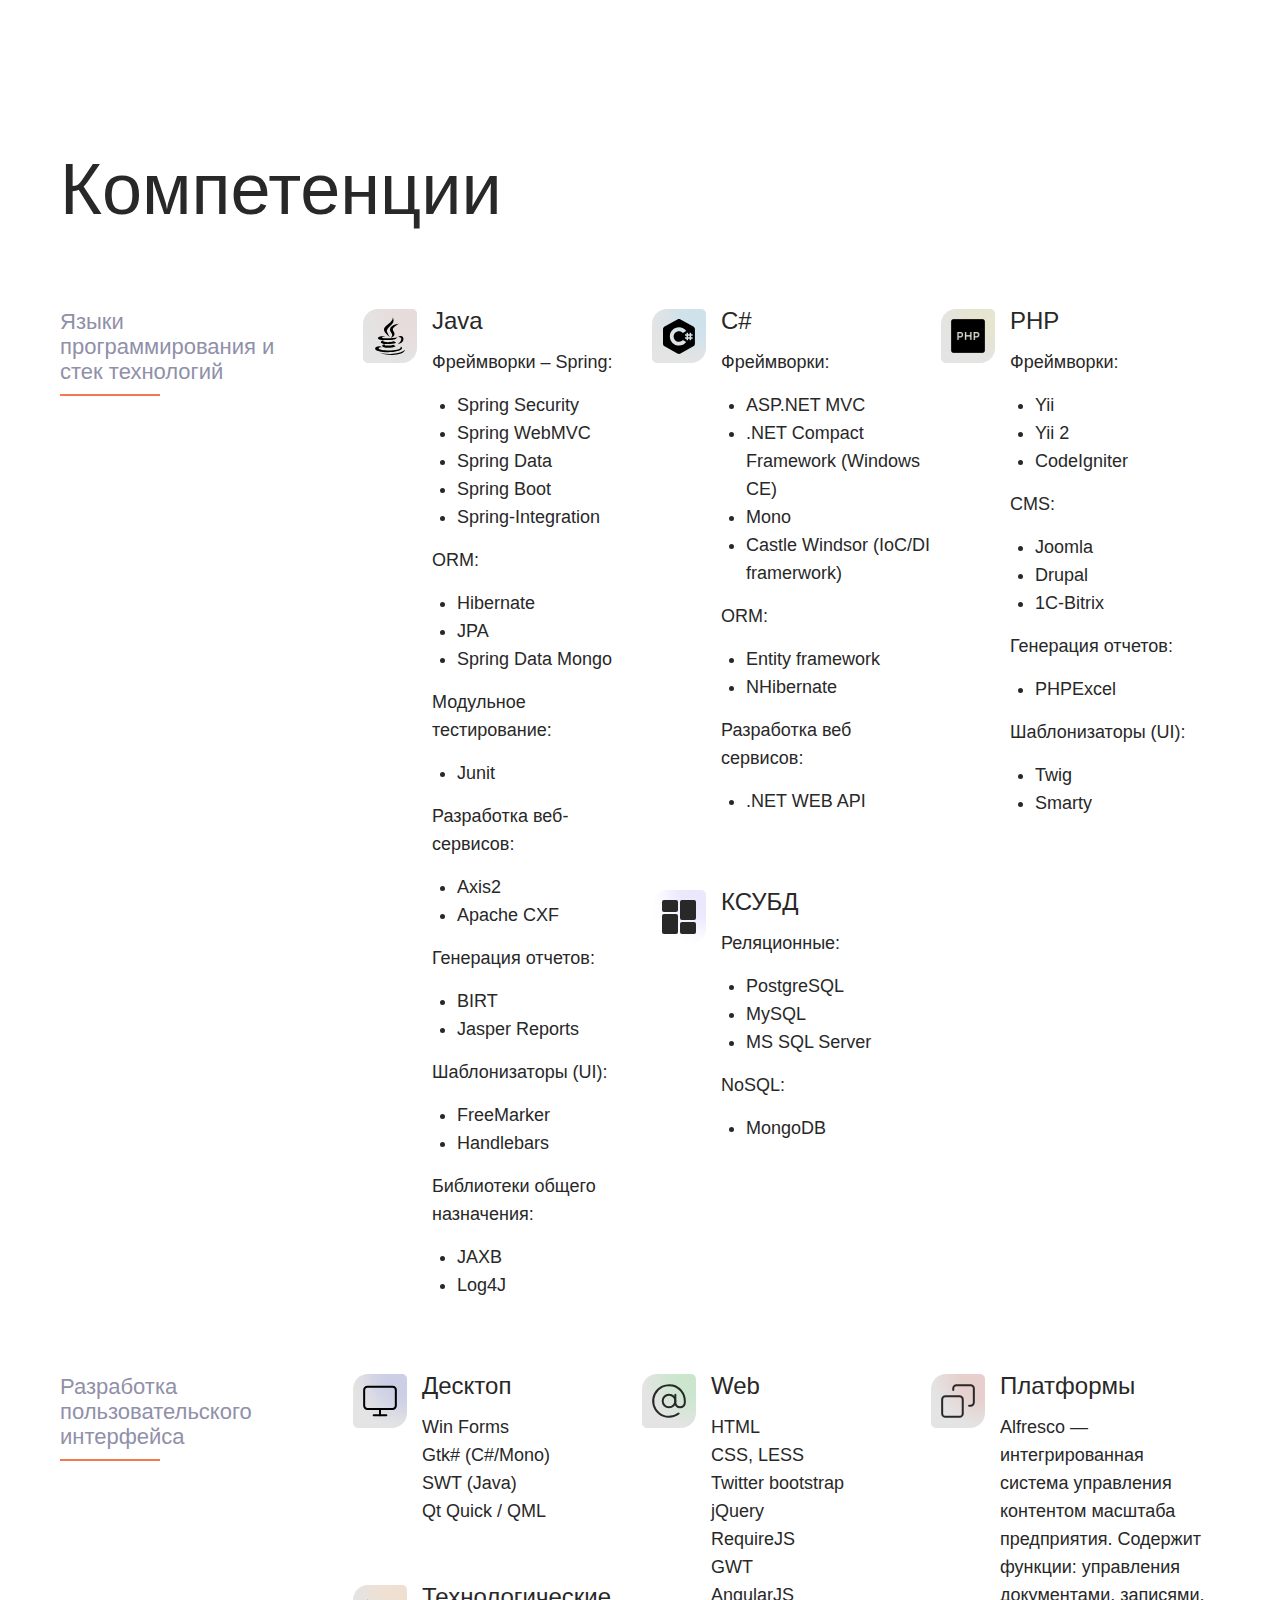
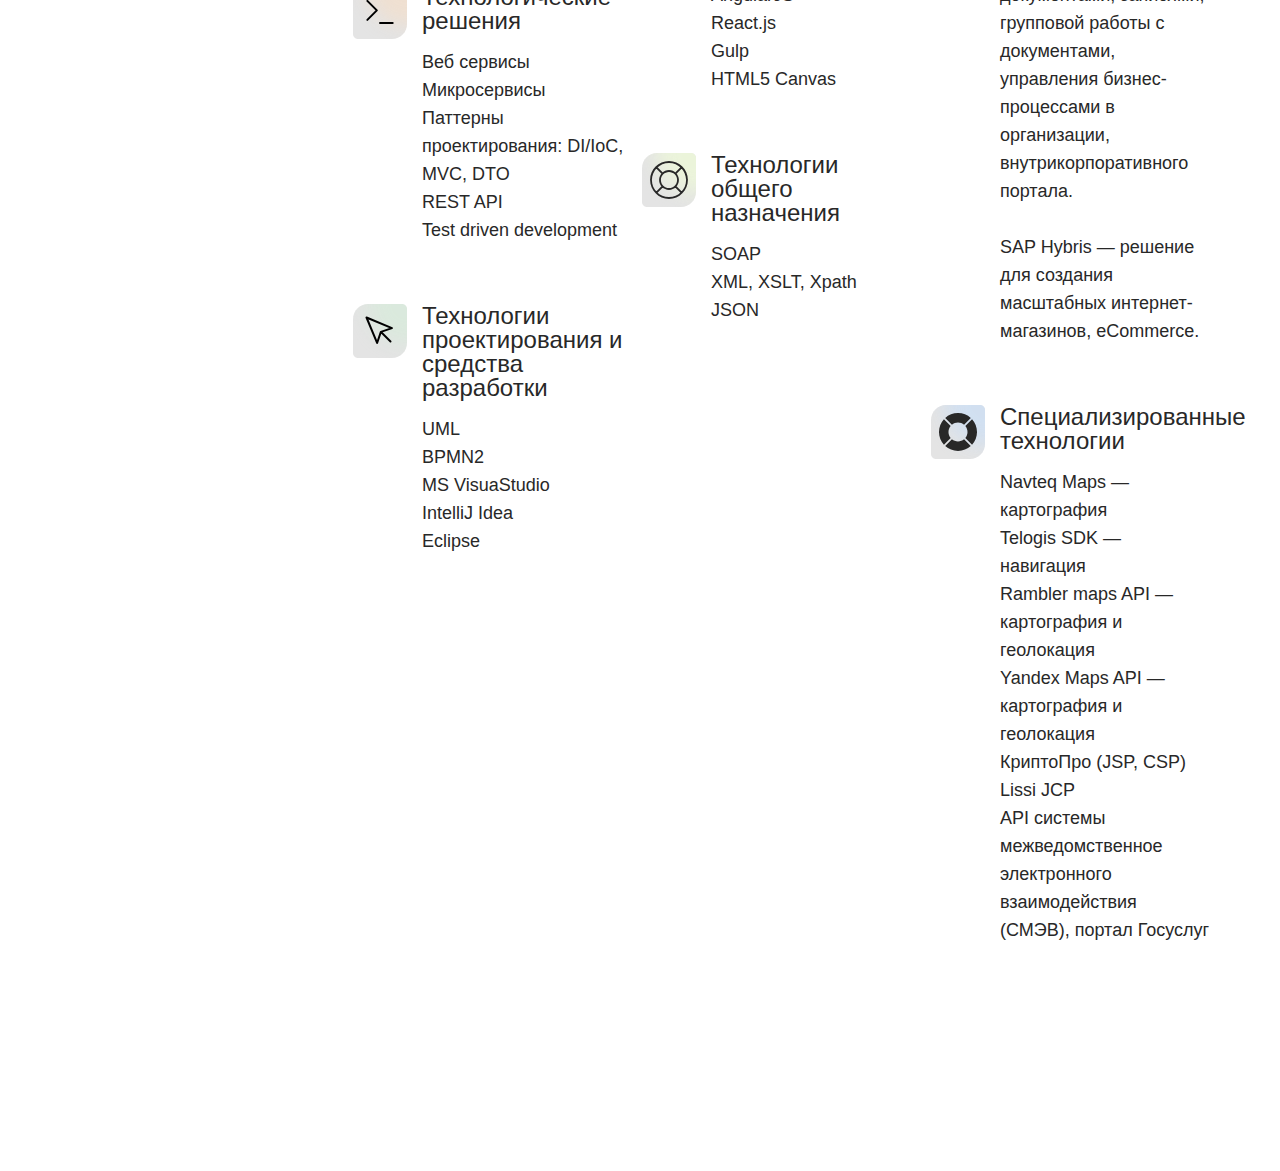
==== about.html @ 2cf976b8 "Add files via upload" ====
<!DOCTYPE html>
<html lang="en">

<head>
  <meta charset="UTF-8">
  <meta http-equiv="X-UA-Compatible" content="IE=edge">
  <meta name="viewport" content="width=device-width, initial-scale=1.0">
  <title>О нас</title>

  <link rel="stylesheet" href="./css/style.min.css">
</head>

<body>
  <div class="headline">
    <div class="container">
      <h1 class="main-headline">
        Компетенции
      </h1>
    </div>
  </div>



  <section class="languages">
    <div class="container">
      <div class="languages__inner">
        <div class="languages__title title">
          Языки программирования
          и стек технологий
        </div>
        <div class="competencies__box">
          <div class="competencies__box-item">
            <div class="competencies__ico">
              <img src="./images/java.svg" alt="">
            </div>
            <div class="competencies__text">
              <div class="competencies__text-title">Java</div>
              <div class="competencies__text-desc">
                Фреймворки – Spring:
                <ul class="competencies__text-list">
                  <li class="competencies__text-list-item">
                    Spring Security
                  </li>
                  <li class="competencies__text-list-item">
                    Spring WebMVC
                  </li>
                  <li class="competencies__text-list-item">
                    Spring Data

                  </li>
                  <li class="competencies__text-list-item">
                    Spring Boot
                  </li>
                  <li class="competencies__text-list-item">
                    Spring-Integration
                  </li>
                </ul>

                ORM:
                <ul class="competencies__text-list">
                  <li class="competencies__text-list-item">
                    Hibernate
                  </li>
                  <li class="competencies__text-list-item">
                    JPA
                  </li>
                  <li class="competencies__text-list-item">
                    Spring Data Mongo
                  </li>
                </ul>



                Модульное тестирование:
                <ul class="competencies__text-list">
                  <li class="competencies__text-list-item">
                    Junit
                  </li>
                </ul>

                Разработка веб-сервисов:
                <ul class="competencies__text-list">
                  <li class="competencies__text-list-item">
                    Axis2
                  </li>
                  <li class="competencies__text-list-item">
                    Apache CXF
                  </li>
                </ul>


                Генерация отчетов:
                <ul class="competencies__text-list">
                  <li class="competencies__text-list-item">
                    BIRT
                  </li>
                  <li class="competencies__text-list-item">
                    Jasper Reports
                  </li>
                </ul>

                Шаблонизаторы (UI):
                <ul class="competencies__text-list">
                  <li class="competencies__text-list-item">
                    FreeMarker
                  </li>
                  <li class="competencies__text-list-item">
                    Handlebars
                  </li>
                </ul>

                Библиотеки общего назначения:
                <ul class="competencies__text-list">
                  <li class="competencies__text-list-item">
                    JAXB
                  </li>
                  <li class="competencies__text-list-item">
                    Log4J
                  </li>
                </ul>

              </div>
            </div>
          </div>
          <div class="competencies__box-wrapp">
            <div class="competencies__box-item">
              <div class="competencies__ico">
                <img src="./images/c.svg" alt="">
              </div>
              <div class="competencies__text">
                <div class="competencies__text-title">C#</div>
                <div class="competencies__text-desc">

                  Фреймворки:
                  <ul class="competencies__text-list">
                    <li class="competencies__text-list-item">
                      ASP.NET MVC
                    </li>
                    <li class="competencies__text-list-item">
                      .NET Compact Framework (Windows CE)
                    </li>
                    <li class="competencies__text-list-item">
                      Mono
                    </li>
                    <li class="competencies__text-list-item">
                      Castle Windsor (IoC/DI framerwork)
                    </li>
                  </ul>




                  ORM:
                  <ul class="competencies__text-list">
                    <li class="competencies__text-list-item">
                      Entity framework
                    </li>
                    <li class="competencies__text-list-item">
                      NHibernate
                    </li>
                  </ul>


                  Разработка веб сервисов:
                  <ul class="competencies__text-list">
                    <li class="competencies__text-list-item">
                      .NET WEB API
                    </li>
                  </ul>

                </div>
              </div>
            </div>
            <div class="competencies__box-item">
              <div class="competencies__ico">
                <img src="./images/sql.svg" alt="">
              </div>
              <div class="competencies__text">
                <div class="competencies__text-title">КСУБД</div>
                <div class="competencies__text-desc">
                  Реляционные:
                  <ul class="competencies__text-list">
                    <li class="competencies__text-list-item">
                      PostgreSQL
                    </li>
                    <li class="competencies__text-list-item">
                      MySQL
                    </li>
                    <li class="competencies__text-list-item">
                      MS SQL Server

                    </li>
                  </ul>

                  NoSQL:
                  <ul class="competencies__text-list">
                    <li class="competencies__text-list-item">
                      MongoDB
                    </li>
                  </ul>
                </div>
              </div>
            </div>
          </div>
          <div class="competencies__box-item">
            <div class="competencies__ico">
              <img src="./images/php.svg" alt="">
            </div>
            <div class="competencies__text">
              <div class="competencies__text-title">PHP</div>
              <div class="competencies__text-desc">
                Фреймворки:
                <ul class="competencies__text-list">
                  <li class="competencies__text-list-item">
                    Yii
                  </li>
                  <li class="competencies__text-list-item">
                    Yii 2
                  </li>
                  <li class="competencies__text-list-item">
                    CodeIgniter
                  </li>
                </ul>

                CMS:
                <ul class="competencies__text-list">
                  <li class="competencies__text-list-item">
                    Joomla
                  </li>
                  <li class="competencies__text-list-item">
                    Drupal
                  </li>
                  <li class="competencies__text-list-item">
                    1C-Bitrix
                  </li>
                </ul>

                Генерация отчетов:
                <ul class="competencies__text-list">
                  <li class="competencies__text-list-item">
                    PHPExcel
                  </li>
                </ul>

                Шаблонизаторы (UI):
                <ul class="competencies__text-list">
                  <li class="competencies__text-list-item">
                    Twig
                  </li>
                  <li class="competencies__text-list-item">
                    Smarty
                  </li>
                </ul>

              </div>
            </div>
          </div>
        </div>
      </div>
      <div class="languages__inner">
        <div class="languages__title title">
          Разработка пользовательского интерфейса
        </div>
        <div class="competencies__box">
          <div class="competencies__box-wrapp">
            <div class="competencies__box-item">
              <div class="competencies__ico">
                <img src="./images/desktop.svg" alt="">
              </div>
              <div class="competencies__text">
                <div class="competencies__text-title">Десктоп</div>
                <div class="competencies__text-desc">
                  Win Forms <br>
                  Gtk# (C#/Mono) <br>
                  SWT (Java) <br>
                  Qt Quick / QML
                </div>
              </div>
            </div>
            <div class="competencies__box-item">
              <div class="competencies__ico">
                <img src="./images/tech.svg" alt="">
              </div>
              <div class="competencies__text">
                <div class="competencies__text-title">Технологические решения</div>
                <div class="competencies__text-desc">
                  Веб сервисы <br>
                  Микросервисы <br>
                  Паттерны проектирования: DI/IoC, MVC, DTO <br>
                  REST API <br>
                  Test driven development
                </div>
              </div>
            </div>
            <div class="competencies__box-item">
              <div class="competencies__ico">
                <img src="./images/resources.svg" alt="">
              </div>
              <div class="competencies__text">
                <div class="competencies__text-title">
                  Технологии проектирования и средства разработки
                </div>
                <div class="competencies__text-desc">
                  UML <br>
                  BPMN2 <br>
                  MS VisuaStudio <br>
                  IntelliJ Idea <br>
                  Eclipse
                </div>
              </div>
            </div>
          </div>
          <div class="competencies__box-wrapp">
            <div class="competencies__box-item">
              <div class="competencies__ico">
                <img src="./images/web.svg" alt="">
              </div>
              <div class="competencies__text">
                <div class="competencies__text-title">Web</div>
                <div class="competencies__text-desc">
                  HTML <br>
                  CSS, LESS <br>
                  Twitter bootstrap <br>
                  jQuery <br>
                  RequireJS <br>
                  GWT <br>
                  AngularJS <br>
                  React.js <br>
                  Gulp <br>
                  HTML5 Canvas
                </div>
              </div>
            </div>
            <div class="competencies__box-item">
              <div class="competencies__ico">
                <img src="./images/subtrack.svg" alt="">
              </div>
              <div class="competencies__text">
                <div class="competencies__text-title">Технологии общего назначения</div>
                <div class="competencies__text-desc">
                  SOAP <br>
                  XML, XSLT, Xpath <br>
                  JSON
                </div>
              </div>
            </div>
          </div>
          <div class="competencies__box-wrapp">
            <div class="competencies__box-item">
              <div class="competencies__ico">
                <img src="./images/platformers.svg" alt="">
              </div>
              <div class="competencies__text">
                <div class="competencies__text-title">Платформы</div>
                <div class="competencies__text-desc">
                  <span>Alfresco</span> — интегрированная система управления контентом масштаба предприятия.
                  Содержит функции: управления документами, записями, групповой работы с
                  документами, управления бизнес-процессами в организации,
                  внутрикорпоративного портала.
                  <br>
                  <br>
                  <span>SAP Hybris</span> — решение для создания масштабных интернет-магазинов, eCommerce.
                </div>
              </div>
            </div>
            <div class="competencies__box-item">
              <div class="competencies__ico">
                <img src="./images/special-tech.svg" alt="">
              </div>
              <div class="competencies__text">
                <div class="competencies__text-title">Специализированные технологии</div>
                <div class="competencies__text-desc">
                  Navteq Maps — картография <br>
                  Telogis SDK — навигация <br>
                  Rambler maps API — картография и геолокация <br>
                  Yandex Maps API — картография и геолокация <br>
                  КриптоПро (JSP, CSP) <br>
                  Lissi JCP <br>
                  API системы межведомственное электронного взаимодействия (СМЭВ), портал
                  Госуслуг
                </div>
              </div>
            </div>
          </div>

        </div>
      </div>
    </div>
  </section>


</body>

</html>
---- css/style.min.css ----
html{-webkit-box-sizing:border-box;box-sizing:border-box}*,*::after,*::before{-webkit-box-sizing:inherit;box-sizing:inherit}ul[class],ol[class]{padding:0}body,h1,h2,h3,h4,h5,h6,p,ul,ol,li,figure,figcaption,blockquote,dl,dd{margin:0}ul[class]{list-style:none}img{max-width:100%;display:block}input,button,textarea,select{font:inherit}a{text-decoration:none}.slick-loading .slick-list{background:#fff url("./ajax-loader.gif") center center no-repeat}@font-face{font-family:"slick";src:url("./fonts/slick.eot");src:url("./fonts/slick.eot?#iefix") format("embedded-opentype"),url("./fonts/slick.woff") format("woff"),url("./fonts/slick.ttf") format("truetype"),url("./fonts/slick.svg#slick") format("svg");font-weight:normal;font-style:normal}.slick-prev,.slick-next{position:absolute;display:block;height:20px;width:20px;line-height:0px;font-size:0px;cursor:pointer;background:transparent;color:transparent;top:50%;-webkit-transform:translate(0, -50%);-ms-transform:translate(0, -50%);transform:translate(0, -50%);padding:0;border:none;outline:none}.slick-prev:hover,.slick-prev:focus,.slick-next:hover,.slick-next:focus{outline:none;background:transparent;color:transparent}.slick-prev:hover:before,.slick-prev:focus:before,.slick-next:hover:before,.slick-next:focus:before{opacity:1}.slick-prev.slick-disabled:before,.slick-next.slick-disabled:before{opacity:.25}.slick-prev:before,.slick-next:before{font-family:"slick";font-size:20px;line-height:1;color:#fff;opacity:.75;-webkit-font-smoothing:antialiased;-moz-osx-font-smoothing:grayscale}.slick-prev{left:-25px}[dir="rtl"] .slick-prev{left:auto;right:-25px}.slick-prev:before{content:"←"}[dir="rtl"] .slick-prev:before{content:"→"}.slick-next{right:-25px}[dir="rtl"] .slick-next{left:-25px;right:auto}.slick-next:before{content:"→"}[dir="rtl"] .slick-next:before{content:"←"}.slick-dotted.slick-slider{margin-bottom:30px}.slick-dots{position:absolute;bottom:-25px;list-style:none;display:block;text-align:center;padding:0;margin:0;width:100%}.slick-dots li{position:relative;display:inline-block;height:20px;width:20px;margin:0 5px;padding:0;cursor:pointer}.slick-dots li button{border:0;background:transparent;display:block;height:20px;width:20px;outline:none;line-height:0px;font-size:0px;color:transparent;padding:5px;cursor:pointer}.slick-dots li button:hover,.slick-dots li button:focus{outline:none}.slick-dots li button:hover:before,.slick-dots li button:focus:before{opacity:1}.slick-dots li button:before{position:absolute;top:0;left:0;content:"•";width:20px;height:20px;font-family:"slick";font-size:6px;line-height:20px;text-align:center;color:#000;opacity:.25;-webkit-font-smoothing:antialiased;-moz-osx-font-smoothing:grayscale}.slick-dots li.slick-active button:before{color:#000;opacity:.75}.slick-slider{position:relative;display:block;-webkit-box-sizing:border-box;box-sizing:border-box;-webkit-touch-callout:none;-webkit-user-select:none;-moz-user-select:none;-ms-user-select:none;user-select:none;-ms-touch-action:pan-y;touch-action:pan-y;-webkit-tap-highlight-color:transparent}.slick-list{position:relative;overflow:hidden;display:block;margin:0;padding:0}.slick-list:focus{outline:none}.slick-list.dragging{cursor:pointer;cursor:hand}.slick-slider .slick-track,.slick-slider .slick-list{-webkit-transform:translate3d(0, 0, 0);-ms-transform:translate3d(0, 0, 0);transform:translate3d(0, 0, 0)}.slick-track{position:relative;left:0;top:0;display:block;margin-left:auto;margin-right:auto}.slick-track:before,.slick-track:after{content:"";display:table}.slick-track:after{clear:both}.slick-loading .slick-track{visibility:hidden}.slick-slide{float:left;height:100%;min-height:1px;display:none}[dir="rtl"] .slick-slide{float:right}.slick-slide img{display:block}.slick-slide.slick-loading img{display:none}.slick-slide.dragging img{pointer-events:none}.slick-initialized .slick-slide{display:block}.slick-loading .slick-slide{visibility:hidden}.slick-vertical .slick-slide{display:block;height:auto;border:1px solid transparent}.slick-arrow.slick-hidden{display:none}html,body{height:100%;font-family:"Ubuntu", sans-serif;font-weight:400;font-size:18px;line-height:25px;color:#282828}@-webkit-keyframes fade{from{opacity:0}to{opacity:1}}@keyframes fade{from{opacity:0}to{opacity:1}}body{-webkit-animation:fade 1s linear;animation:fade 1s linear}.wrapper{display:-webkit-box;display:-ms-flexbox;display:flex;-webkit-box-orient:vertical;-webkit-box-direction:normal;-ms-flex-direction:column;flex-direction:column;min-height:100%}.main{-webkit-box-flex:1;-ms-flex:1 0 auto;flex:1 0 auto}.footer{-webkit-box-flex:0;-ms-flex:0 0 auto;flex:0 0 auto}.container{max-width:1190px;margin:0 auto;padding:0 15px;width:100%;height:100%}a{-webkit-transition:0.3s;-o-transition:0.3s;transition:0.3s;color:#fff}img{width:100%;height:100%}section{padding:167px 0}.title{font-size:48px;line-height:48px;font-weight:500;padding-bottom:12px;position:relative;height:-webkit-min-content;height:-moz-min-content;height:min-content}.title:before{content:"";height:2px;position:absolute;background-color:#f3784d;width:100px;bottom:0}.number{font-size:15px;line-height:21px}.title-m{font-size:22px}.detailed{color:#f3784d;font-size:12px;line-height:12px;text-transform:uppercase;font-weight:500;width:100%;max-width:250px;padding-right:20px;position:relative;padding-bottom:5px;border-bottom:1px solid #000;display:inline-block}.detailed:after{position:absolute;right:0;content:url(../images/arrow-or.svg);width:15px;height:8px}.detailed:hover{border-bottom:1px solid #9090a0;color:#9090a0}.detailed:hover:after{content:url(../images/arrow-det.svg)}.btn{padding:20px 64px;border:1px solid #9090a9;width:100%;color:#9090a9}.btn:hover{background-color:#f3784d;border:#f3784d 1px solid;color:#fff}.btn:active{color:#282828;border:1px solid #282828;background-color:#fff}.header{height:155px}.header__inner{display:-webkit-box;display:-ms-flexbox;display:flex;-webkit-box-pack:justify;-ms-flex-pack:justify;justify-content:space-between;-webkit-box-align:center;-ms-flex-align:center;align-items:center;height:100%}.header__nav{display:-webkit-box;display:-ms-flexbox;display:flex}.header__nav-item{margin-right:45px;font-size:19px;line-height:19px;color:#282828}.header__nav-item:hover{color:#f3784d}.header__nav-item:last-child{margin:0}.main{height:700px;background-image:url(../images/main-bg.png);background-position:center;background-size:cover;background-repeat:no-repeat;color:#fff;padding:0}.main__inner{padding:122px 0;display:-webkit-box;display:-ms-flexbox;display:flex;-webkit-box-orient:vertical;-webkit-box-direction:normal;-ms-flex-direction:column;flex-direction:column;-webkit-box-pack:justify;-ms-flex-pack:justify;justify-content:space-between;height:100%}.main-headline{font-size:72px;line-height:79px;font-weight:500}.main-subtitle{max-width:500px;width:100%}.main-btn{border:1px solid #fff;width:-webkit-fit-content;width:-moz-fit-content;width:fit-content;color:#fff}.services{background:#f5f5f5}.services__inner{height:100%;display:-webkit-box;display:-ms-flexbox;display:flex;-webkit-box-pack:justify;-ms-flex-pack:justify;justify-content:space-between}.services__list{display:-ms-grid;display:grid;-ms-grid-columns:(270px)[3];grid-template-columns:repeat(3, 270px);grid-gap:30px}.services__item{height:230px;border-top:1px solid #282828;position:relative;margin-bottom:30px}.services__item:nth-child(3){border:0}.services__item:nth-child(4){border:0}.services__item:nth-child(9){border:0}.services__item .number{margin:20px 0 15px}.services__detailed{position:absolute;bottom:0;color:#9090a0;border-bottom:1px solid #9090a0}.services__detailed:after{content:url(../images/arrow-det.svg)}.services__detailed:hover{color:#f3784d}.services__detailed:hover:after{content:url(../images/arrow-or.svg)}.advantages{background-image:url(../images/advantages-bg.png);background-position:center;background-repeat:no-repeat;background-size:cover}.advantages__inner{background-image:url(../images/advantages-el.svg);background-position:center;background-repeat:no-repeat;background-size:contain;display:-webkit-box;display:-ms-flexbox;display:flex;-webkit-box-pack:space-evenly;-ms-flex-pack:space-evenly;justify-content:space-evenly;height:400px;-webkit-box-align:center;-ms-flex-align:center;align-items:center}.advantages-item{width:160px;display:-webkit-box;display:-ms-flexbox;display:flex;-webkit-box-orient:vertical;-webkit-box-direction:normal;-ms-flex-direction:column;flex-direction:column}.advantages-title{font-size:64px;line-height:64px;color:#fafafa;letter-spacing:-0.05em;font-weight:300}.advantages-text{line-height:18px;color:#fafafa}.about{background:#f5f5f5}.about__inner{display:-webkit-box;display:-ms-flexbox;display:flex;-webkit-box-pack:justify;-ms-flex-pack:justify;justify-content:space-between}.about__left{width:300px}.about__title{margin-bottom:50px}.about__title-m{color:#9090a0;margin-bottom:30px}.about__detailed{display:inline-block}.about__list{width:630px}.about__list-item{display:-webkit-box;display:-ms-flexbox;display:flex;-webkit-box-pack:justify;-ms-flex-pack:justify;justify-content:space-between;margin-bottom:60px}.about__list-item:last-child{margin:0}.about__list-item .number{margin-right:40px}.about__item-full .about__description{margin-bottom:20px}.about__item-full .about__description:last-child{margin:0}.about__item-full-text{display:-webkit-box;display:-ms-flexbox;display:flex;-webkit-box-pack:justify;-ms-flex-pack:justify;justify-content:space-between;-ms-flex-wrap:wrap;flex-wrap:wrap}.about__item-full-text .about-block{width:100%;max-width:240px}.about-block{margin:20px 0}.about-block:last-child{margin:0}.about-block-headline{text-transform:uppercase}.about-block-subtitle{font-size:15px;line-height:21px;color:#9090a0}.portfolio__top{display:-webkit-box;display:-ms-flexbox;display:flex;-webkit-box-pack:justify;-ms-flex-pack:justify;justify-content:space-between;-webkit-box-align:center;-ms-flex-align:center;align-items:center;margin-bottom:80px}.portfolio__box{display:-webkit-box;display:-ms-flexbox;display:flex;-webkit-box-pack:justify;-ms-flex-pack:justify;justify-content:space-between;-webkit-box-align:end;-ms-flex-align:end;align-items:flex-end;-webkit-box-orient:vertical;-webkit-box-direction:normal;-ms-flex-direction:column;flex-direction:column}.portfolio__item{width:880px;display:-webkit-box;display:-ms-flexbox;display:flex;height:340px;margin-bottom:80px}.portfolio__img{width:280px}.portfolio__text{width:280px;margin:0 20px;position:relative;padding-bottom:30px}.portfolio__detailed{width:240px;display:inline-block;position:absolute;bottom:0}.portfolio__subtext{width:280px;display:-webkit-box;display:-ms-flexbox;display:flex;-webkit-box-pack:justify;-ms-flex-pack:justify;justify-content:space-between;-webkit-box-orient:vertical;-webkit-box-direction:normal;-ms-flex-direction:column;flex-direction:column;-webkit-box-align:end;-ms-flex-align:end;align-items:flex-end;text-align:right}.portfolio__subtext-desc-item{margin-bottom:5px;font-size:15px;line-height:21px;color:#9090a0}.portfolio__subtext-desc-item:last-child{margin:0}.portfolio__date{font-size:15px;line-height:21px}.portfolio__date span{font-size:48px;line-height:48px;font-weight:500}.portfolio-btn{text-align:center;width:880px}.link-all{color:#282828;font-size:20px;line-height:23px;font-weight:500;padding-right:30px;position:relative}.link-all:hover{text-decoration:underline}.link-all::before{position:absolute;content:url(../images/arrow-link.svg);width:15px;right:0}.title-item{font-weight:500;font-size:28px;line-height:32px;letter-spacing:-0.02em;margin-bottom:20px}.clients__inner{display:-webkit-box;display:-ms-flexbox;display:flex;-webkit-box-pack:justify;-ms-flex-pack:justify;justify-content:space-between}.clients__title{font-size:24px;line-height:24px}.clients__icons{display:-ms-grid;display:grid;-ms-grid-columns:(280px)[3];grid-template-columns:repeat(3, 280px);grid-gap:20px}.slick-arrow{position:absolute;bottom:0;top:auto;left:0}.slick-arrow::before{width:100%}.slick-next{width:49px;height:50px;left:50px;-webkit-transform:translateY(0);-ms-transform:translateY(0);transform:translateY(0)}.slick-next::before{content:url(../images/slider-next.svg)}.slick-prev{width:34px;height:34px;-webkit-transform:translateY(-10px);-ms-transform:translateY(-10px);transform:translateY(-10px)}.slick-prev::before{content:url(../images/slider-prev.svg)}.audio-slider{padding-bottom:100px;margin-top:80px;position:relative}.audio-slider-item{display:-webkit-box !important;display:-ms-flexbox !important;display:flex !important;-webkit-box-pack:justify;-ms-flex-pack:justify;justify-content:space-between}.audio-slider-item-desc{max-width:580px;width:100%;position:relative;padding-bottom:30px;height:325px;margin-left:40px}.audio__date{margin-top:15px;font-size:15px;line-height:21px;color:#9090a0}.audio__detailed{position:absolute;bottom:0}.team{background-color:#f5f5f5}.team__inner{display:-webkit-box;display:-ms-flexbox;display:flex;-webkit-box-pack:justify;-ms-flex-pack:justify;justify-content:space-between}.team__img{height:280px;margin-bottom:20px}.team__people{display:-ms-grid;display:grid;-ms-grid-columns:(280px)[3];grid-template-columns:repeat(3, 280px);padding-top:40px;border-top:1px solid #9090a0;grid-gap:20px}.team__people-item{margin-bottom:20px;display:-webkit-box;display:-ms-flexbox;display:flex;-webkit-box-orient:vertical;-webkit-box-direction:normal;-ms-flex-direction:column;flex-direction:column;-webkit-box-pack:justify;-ms-flex-pack:justify;justify-content:space-between}.team__people-work{font-size:14px;line-height:14px;color:#9090a0;margin-top:5px;padding-bottom:11px;border-bottom:1px solid #9090a0}.team__people-more{border-radius:50%;border:1px solid #9090a0;display:-webkit-box;display:-ms-flexbox;display:flex;-webkit-box-pack:center;-ms-flex-pack:center;justify-content:center;-webkit-box-align:center;-ms-flex-align:center;align-items:center;height:280px;width:280px;font-size:24px;font-weight:500;margin-bottom:20px}.blog__top{display:-webkit-box;display:-ms-flexbox;display:flex;-webkit-box-pack:justify;-ms-flex-pack:justify;justify-content:space-between;-webkit-box-align:center;-ms-flex-align:center;align-items:center;margin-bottom:80px}.blog-slider{padding-bottom:100px}.blog-slider-item{display:-webkit-box !important;display:-ms-flexbox !important;display:flex !important;-webkit-box-pack:justify;-ms-flex-pack:justify;justify-content:space-between}.blog-slider-item-desc{max-width:580px;width:100%;margin-left:40px;position:relative;padding-bottom:30px}.blog__img{width:550px}.blog__date{margin-top:15px;font-size:15px}.blog__detailed{position:absolute;bottom:0}.header__burger{display:none}.header__burger-menu{position:absolute;top:-100%;-webkit-transition:0.5s;-o-transition:0.5s;transition:0.5s;height:100px;opacity:0;width:100%;z-index:-1}.header__burger-menu .header__burger-menu-inner{display:-webkit-box;display:-ms-flexbox;display:flex;height:100%;-webkit-box-pack:justify;-ms-flex-pack:justify;justify-content:space-between;z-index:-1;-webkit-box-align:center;-ms-flex-align:center;align-items:center}.tags{margin-bottom:40px}.tags-item{margin-right:10px;display:inline;font-size:15px;line-height:21px;color:#9090a0}.tags-item:last-child{margin:0}.footer{height:540px;background-color:#000;padding-top:90px}.footer__inner{display:-webkit-box;display:-ms-flexbox;display:flex;-webkit-box-pack:justify;-ms-flex-pack:justify;justify-content:space-between}.footer .logo{height:60px;width:210px}.footer__nav{display:-webkit-box;display:-ms-flexbox;display:flex;-webkit-box-align:center;-ms-flex-align:center;align-items:center}.footer__nav-list{margin-right:30px;color:#fff}.footer__nav-list:last-child{margin:0}.footer__info{display:none}.popup{width:100% !important;height:100%;display:-webkit-box;display:-ms-flexbox;display:flex;-webkit-box-pack:center;-ms-flex-pack:center;justify-content:center;-webkit-box-align:center;-ms-flex-align:center;align-items:center;position:fixed;visibility:hidden;top:0;bottom:0;left:0;right:0;background-color:rgba(0,0,0,0.5);z-index:99;-webkit-transition:0.3s;-o-transition:0.3s;transition:0.3s}.popup__body{background-color:#fff;width:680px;padding:60px 110px;position:relative}.popup__subtitle{margin-bottom:40px}.popup__label{font-size:12px;line-height:12px;margin-bottom:5px}.popup__input{width:100%;margin-bottom:30px;background:#ffffff;border:1px solid #dadada;border-radius:3px;height:50px;padding:20px}.popup__input:target{border:1px solid #9090a0}.popup__btn{text-transform:uppercase;cursor:pointer;font-size:15px}.popup__close{background-image:url(../images/popup-close.svg);width:27px;height:27px;cursor:pointer;position:absolute;right:20px;top:20px;-webkit-user-select:none;-moz-user-select:none;-ms-user-select:none;user-select:none}input{-webkit-user-select:none;-moz-user-select:none;-ms-user-select:none;user-select:none}.form__policy{margin-bottom:15px}.policy__label{font-size:15px;color:#9090a0}.languages{padding-top:80px}.languages__inner{display:-webkit-box;display:-ms-flexbox;display:flex;-webkit-box-orient:horizontal;-webkit-box-direction:normal;-ms-flex-direction:row;flex-direction:row;-webkit-box-pack:justify;-ms-flex-pack:justify;justify-content:space-between}.languages__title{font-size:22px;line-height:25px;color:#9090a9;max-width:250px}.competencies__box{display:-webkit-box;display:-ms-flexbox;display:flex;-webkit-box-pack:justify;-ms-flex-pack:justify;justify-content:space-between}.competencies__box-wrapp{display:-webkit-box;display:-ms-flexbox;display:flex;-webkit-box-orient:vertical;-webkit-box-direction:normal;-ms-flex-direction:column;flex-direction:column}.competencies__box-item{display:-webkit-box;display:-ms-flexbox;display:flex;-webkit-box-orient:horizontal;-webkit-box-direction:normal;-ms-flex-direction:row;flex-direction:row;-webkit-box-align:start;-ms-flex-align:start;align-items:start;width:279px;margin-bottom:60px;margin-right:10px}.competencies__box-item:last-child{margin-right:0}.competencies__ico{width:54px;height:54px;display:block;margin-right:15px}.competencies__ico img{width:54px;height:54px}.competencies__text{width:-webkit-fit-content;width:-moz-fit-content;width:fit-content;width:210px}.competencies__text-title{font-size:24px;line-height:24px;font-weight:500;margin-bottom:15px}.competencies__text-desc{line-height:28px}.competencies__text-list{margin:15px 0;margin-left:25px}.competencies__text-list-item{list-style:disc}.headline{margin-top:150px}@media (max-width: 1199px){.container{max-width:960px}.main__inner{padding:50px 0}.services__inner{-webkit-box-orient:vertical;-webkit-box-direction:normal;-ms-flex-direction:column;flex-direction:column;width:-webkit-fit-content;width:-moz-fit-content;width:fit-content}.services__inner .title{margin-bottom:40px}.about__inner{-webkit-box-pack:justify;-ms-flex-pack:justify;justify-content:space-between}.about__list{width:500px}.about-block{max-width:100% !important}.portfolio__box{-webkit-box-align:center;-ms-flex-align:center;align-items:center}.clients__inner{-webkit-box-orient:vertical;-webkit-box-direction:normal;-ms-flex-direction:column;flex-direction:column}.title{margin-bottom:20px}.team__inner{-webkit-box-orient:vertical;-webkit-box-direction:normal;-ms-flex-direction:column;flex-direction:column}.team__people{width:-webkit-fit-content;width:-moz-fit-content;width:fit-content}.languages__inner{-webkit-box-orient:vertical;-webkit-box-direction:normal;-ms-flex-direction:column;flex-direction:column}}@media (max-width: 991px){.container{max-width:760px}.main-headline{font-size:48px;line-height:48px}.main__inner{-webkit-box-pack:space-evenly;-ms-flex-pack:space-evenly;justify-content:space-evenly}.main{height:500px}section{padding:50px 0}.services__list{-ms-grid-columns:(280px)[2];grid-template-columns:repeat(2, 280px)}.services__item:nth-child(9){display:none}.services__item:nth-child(3){display:none}.services__item:nth-child(4){display:none}.about__inner{-webkit-box-orient:vertical;-webkit-box-direction:normal;-ms-flex-direction:column;flex-direction:column}.about__list{width:100%;margin-top:20px}.about__list-item{margin-bottom:30px}.title{font-size:32px;line-height:32px}.title-m{font-size:18px;line-height:25px}.portfolio__item{height:auto;width:100%}.portfolio__subtext{width:-webkit-min-content;width:-moz-min-content;width:min-content}.portfolio-btn{width:100%}.clients__icons{grid-gap:0;-ms-grid-columns:(1fr)[3];grid-template-columns:repeat(3, 1fr)}.clients__img{width:200px}.tags{margin-bottom:20px}.team__img,.team__people-more{width:145px;height:145px;font-size:18px}.team__people{-ms-grid-columns:(1fr)[5];grid-template-columns:repeat(5, 1fr)}.link-all{font-size:18px;line-height:25px}.title-item{font-size:24px;line-height:24px}.blog-text,.audio-text,.portfolio__subtitle,.about__description,body,html{font-size:15px;line-height:21px}.about-block{margin:10px 0}.about-block:first-child{margin-bottom:0}.competencies__ico{width:40px;height:40px}.competencies__ico img{width:40px;height:40px}.competencies__box{-ms-flex-wrap:wrap;flex-wrap:wrap}.headline{margin-top:50px}}@media (max-width: 767px){.container{max-width:540px;padding:0 10px}.header__nav{display:none}.logo{width:170px;height:45px;z-index:99}.header{height:75px}.header__inner{z-index:99 !important}.header__burger{height:16px;display:block;width:25px;position:relative;cursor:pointer;-webkit-user-select:none;-moz-user-select:none;-ms-user-select:none;user-select:none;z-index:99}.header__burger span{background-color:#282828;height:2px;width:25px;position:absolute;top:50%;-webkit-transform:translateY(-50%);-ms-transform:translateY(-50%);transform:translateY(-50%);-webkit-transition:0.3s;-o-transition:0.3s;transition:0.3s}.header__burger::before{content:"";background-color:#282828;height:2px;width:25px;position:absolute;top:0;-webkit-transition:0.5s;-o-transition:0.5s;transition:0.5s}.header__burger::after{content:"";background-color:#282828;height:2px;width:25px;position:absolute;bottom:0;-webkit-transition:0.5s;-o-transition:0.5s;transition:0.5s}.header__burger--active span{opacity:0;-webkit-transform:rotate(180deg);-ms-transform:rotate(180deg);transform:rotate(180deg)}.header__burger--active::after{-webkit-transform:rotate(225deg);-ms-transform:rotate(225deg);transform:rotate(225deg);top:50%}.header__burger--active::before{-webkit-transform:rotate(-225deg);-ms-transform:rotate(-225deg);transform:rotate(-225deg);top:50%}.header__burger-menu--active{top:75px;background-color:#fff;opacity:1;z-index:2}.header__burger-menu--active .header__burger-menu-link{color:#282828;-webkit-user-select:none;-moz-user-select:none;-ms-user-select:none;user-select:none}.main-headline{font-size:32px;line-height:32px}.services__list{-ms-grid-columns:(1fr)[1];grid-template-columns:repeat(1, 1fr)}.services__item{height:auto;padding-bottom:30px}.services__item .number{margin-top:10px}.detailed{max-width:150px}.advantages__inner{-webkit-box-orient:vertical;-webkit-box-direction:normal;-ms-flex-direction:column;flex-direction:column;-webkit-box-align:center;-ms-flex-align:center;align-items:center;height:100%}.advantages{height:600px}.portfolio__text{width:auto}.audio-slider-item,.blog-slider-item{-webkit-box-orient:vertical;-webkit-box-direction:normal;-ms-flex-direction:column;flex-direction:column}.audio-slider-item-desc,.blog-slider-item-desc{margin:0;margin-top:20px;height:auto}.team__people{-ms-grid-columns:(1fr)[3];grid-template-columns:repeat(3, 1fr)}.blog__top,.portfolio__top{margin-bottom:15px}.audio-slider{margin-top:30px}.footer{background:#1a1a1a;padding:50px 0;height:auto}.footer__inner{-webkit-box-orient:vertical;-webkit-box-direction:normal;-ms-flex-direction:column;flex-direction:column}.footer__nav{-ms-flex-wrap:wrap;flex-wrap:wrap;margin:0 auto;margin-top:20px}.footer__info{display:-webkit-box;display:-ms-flexbox;display:flex;-webkit-box-orient:vertical;-webkit-box-direction:normal;-ms-flex-direction:column;flex-direction:column;margin-top:40px;-webkit-box-align:center;-ms-flex-align:center;align-items:center}.footer__info-address{display:-webkit-box;display:-ms-flexbox;display:flex;-webkit-box-pack:justify;-ms-flex-pack:justify;justify-content:space-between;margin-top:40px}.footer__email{font-size:34px;line-height:34px;font-weight:500}.footer__nav-list{padding-bottom:20px}.address-item{width:100%;max-width:200px;color:#fafafa;margin-right:10px;height:200px;display:-webkit-box;display:-ms-flexbox;display:flex;-webkit-box-orient:vertical;-webkit-box-direction:normal;-ms-flex-direction:column;flex-direction:column;padding-bottom:30px;position:relative}.address-item:last-child{margin:0}.address-item__title{font-size:24px;line-height:27px;margin-bottom:20px}.address-item__desc-location{margin-bottom:15px}.address-item__detailed{position:absolute;bottom:0;left:0;border:0;padding-top:11px;border-top:1px solid #fafafa}.address-item__detailed:hover{border:0;border-top:1px solid #fafafa}.popup__body{background-color:#fff;width:500px;padding:40px 30px}.competencies__box-wrapp{width:250px}.competencies__box-item{width:250px}.competencies__ico{width:30px;height:30px;margin-right:10px}.competencies__ico img{width:30px;height:30px}.competencies__box{-ms-flex-wrap:wrap;flex-wrap:wrap}.languages__title{font-size:24px;line-height:24px}.languages{padding-top:40px}}@media (max-width: 575px){.header__burger-menu-inner{-ms-flex-wrap:wrap;flex-wrap:wrap;-webkit-box-pack:center !important;-ms-flex-pack:center !important;justify-content:center !important}.header__burger-menu-link{margin-right:20px}.header__burger-menu-link:last-child{margin:0}.main-btn{width:100%;text-align:center}.popup__body{background-color:#fff;width:300px;padding:40px 20px}.popup__input{margin-bottom:10px}.main__inner{-ms-flex-pack:distribute;justify-content:space-around}.popup__subtitle{margin-bottom:20px}.advantages__inner{background-size:cover;-webkit-box-align:start;-ms-flex-align:start;align-items:flex-start}.portfolio__top,.blog__top{-webkit-box-orient:vertical;-webkit-box-direction:normal;-ms-flex-direction:column;flex-direction:column;-webkit-box-align:start;-ms-flex-align:start;align-items:start}.portfolio__item{-webkit-box-orient:vertical;-webkit-box-direction:normal;-ms-flex-direction:column;flex-direction:column}.portfolio__text{margin:0}.portfolio__img{width:100%;max-width:350px;margin-bottom:20px}.portfolio__subtext{width:100%;-webkit-box-align:start;-ms-flex-align:start;align-items:flex-start;margin-top:20px}.portfolio__subtext-desc{display:-webkit-box;display:-ms-flexbox;display:flex;width:100%;margin-top:10px;-ms-flex-wrap:wrap;flex-wrap:wrap}.portfolio__subtext-desc-item{display:inline;margin-right:15px}.portfolio__item{margin-bottom:30px}.portfolio__subtext-desc-item{text-align:left;font-size:13px}.clients__icons,.team__people{-ms-grid-columns:(1fr)[2];grid-template-columns:repeat(2, 1fr)}.team__people{grid-gap:10px}.about__left{width:100%}.languages__title{max-width:100%}.competencies__box-wrapp,.competencies__text,.competencies__box-item{width:100%}.competencies__text-title{font-size:18px;line-height:25px}.competencies__box-item{margin-bottom:30px}}
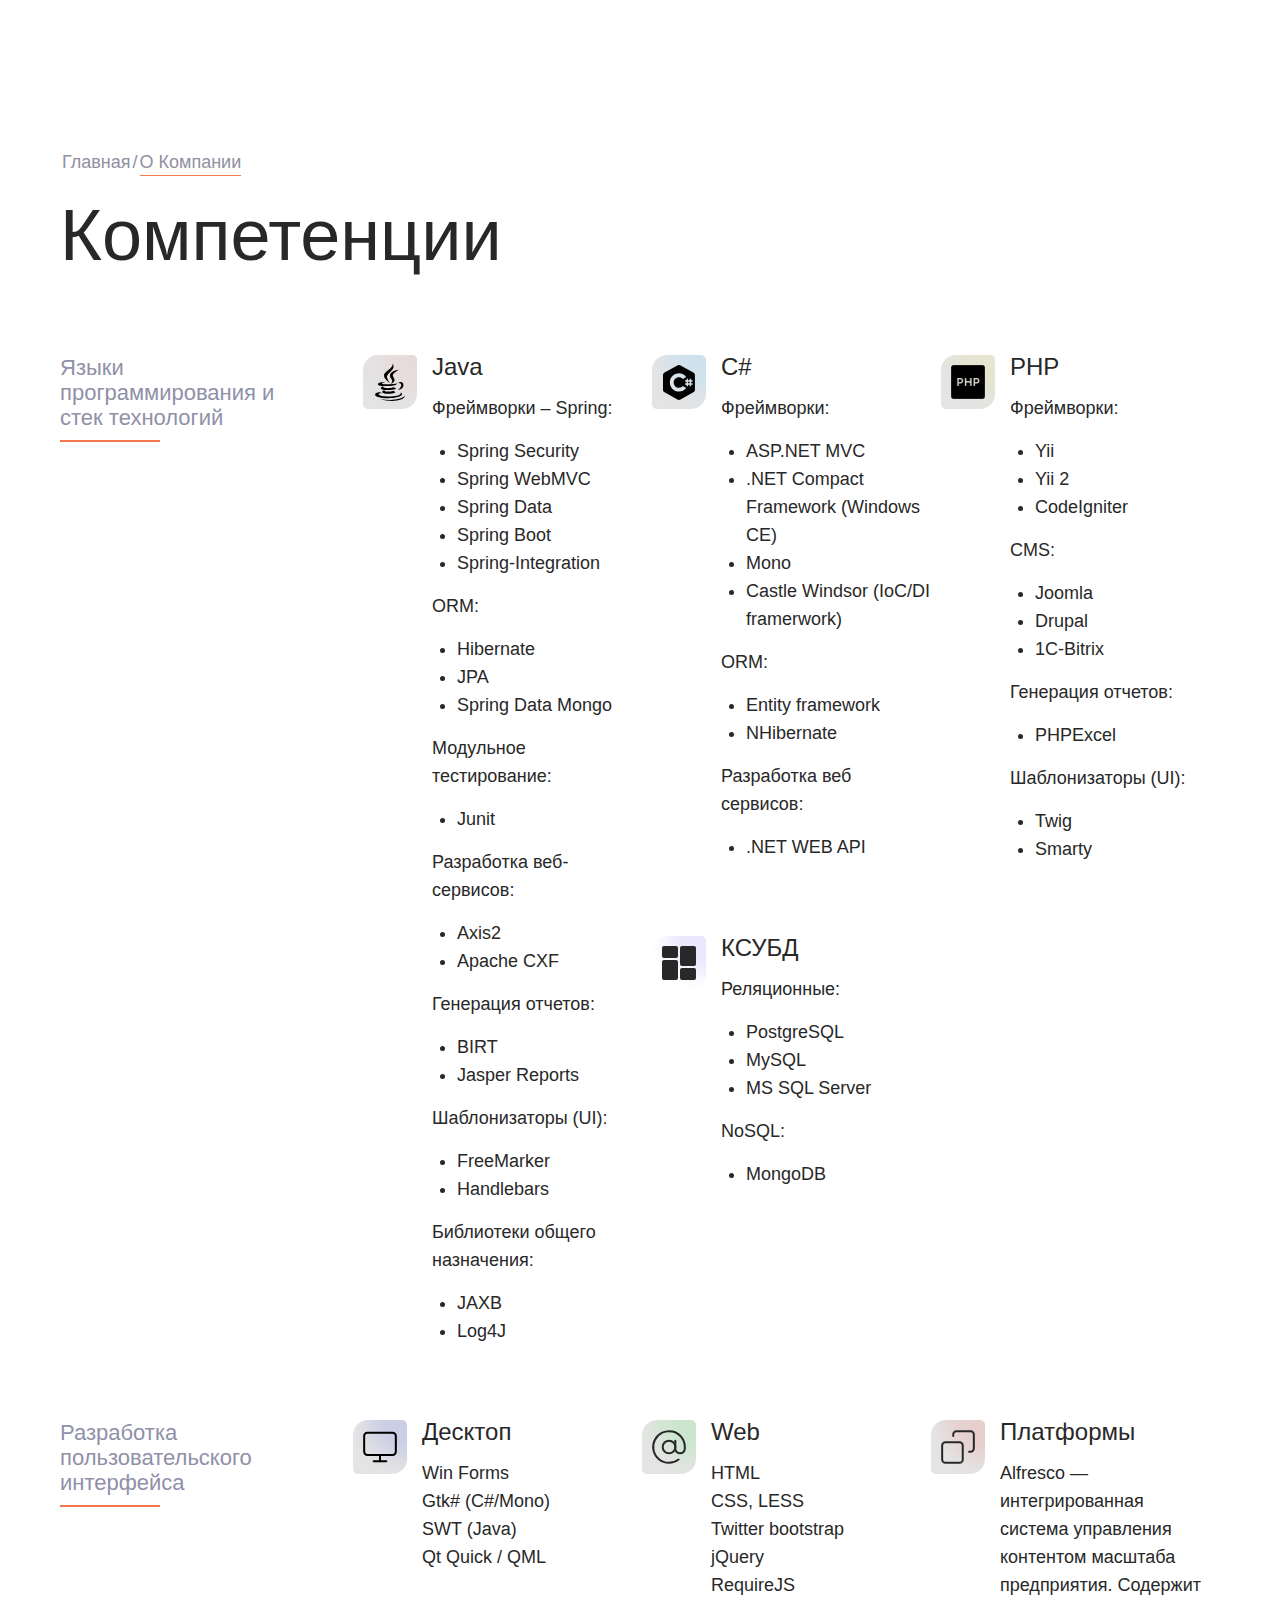
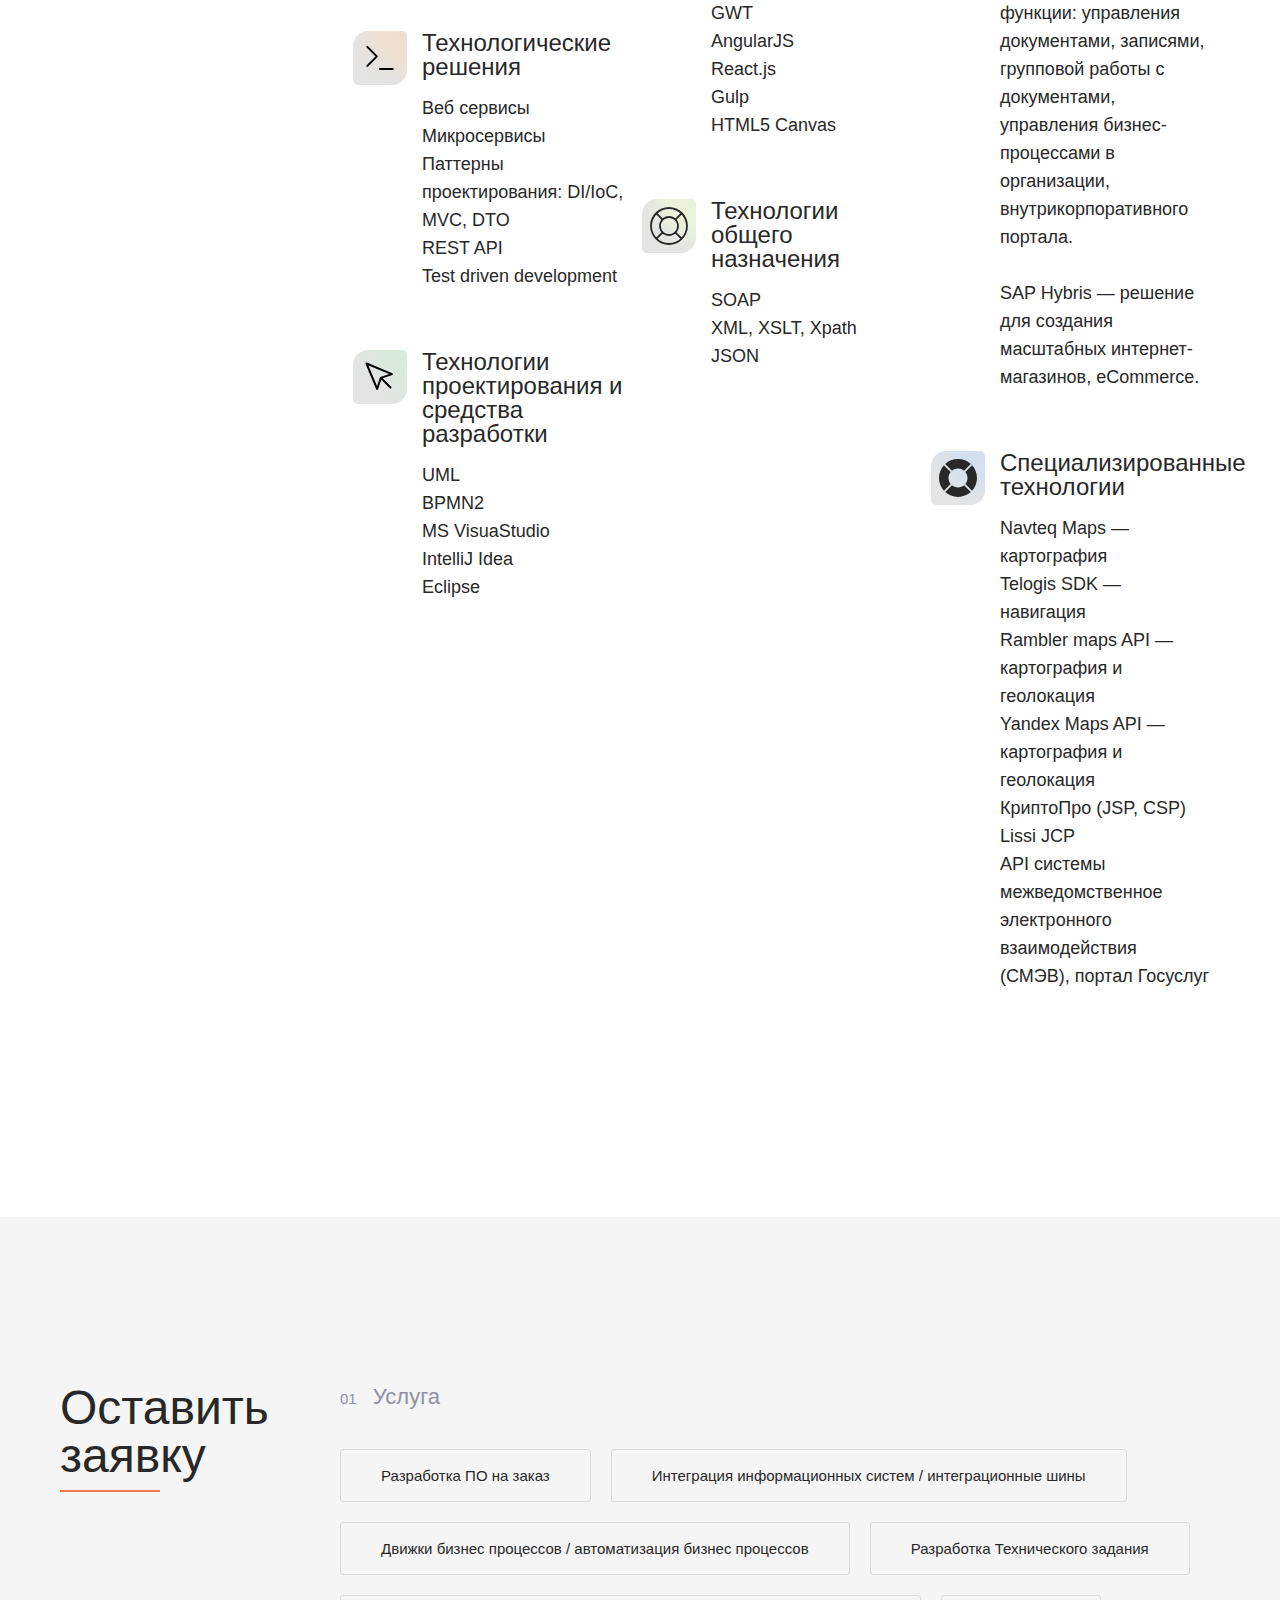
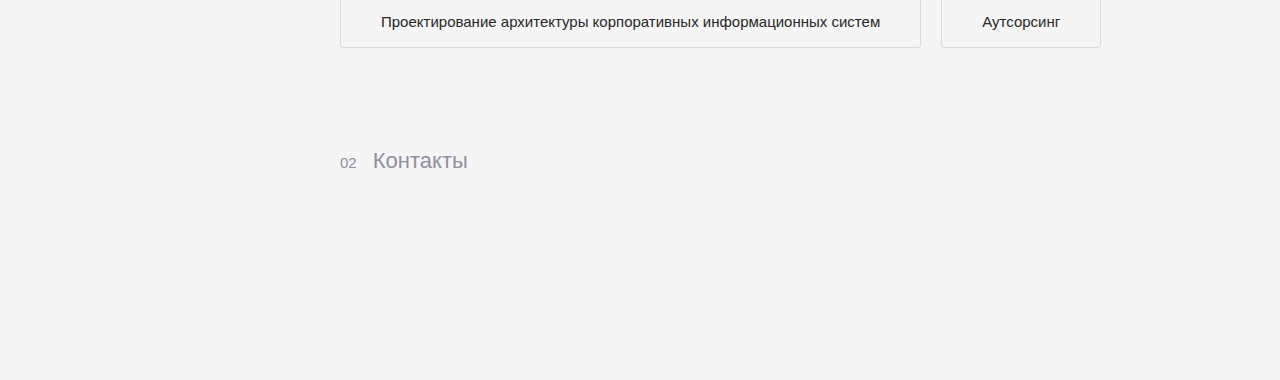
==== commit dcb3779a: "Add files via upload" ====
--- a/about.html
+++ b/about.html
@@ -13,6 +13,15 @@
 <body>
   <div class="headline">
     <div class="container">
+      <div class="links">
+        <a href="./index.html" class="links-item">
+          Главная
+        </a>
+        /
+        <a href="#" class="links-item">
+          О Компании
+        </a>
+      </div>
       <h1 class="main-headline">
         Компетенции
       </h1>
@@ -24,6 +33,7 @@
   <section class="languages">
     <div class="container">
       <div class="languages__inner">
+
         <div class="languages__title title">
           Языки программирования
           и стек технологий
@@ -388,7 +398,97 @@
     </div>
   </section>
 
-
+  <section class="request">
+    <div class="container">
+      <div class="request__inner">
+        <div class="title">
+          Оставить<br>
+          заявку
+        </div>
+        <form action="" method="POST" class="request-form form">
+          <div class="form__services">
+            <div class="form__headline">
+              <span>01</span>
+              Услуга
+            </div>
+            <div class="form__services-block">
+              <input type="radio" name="tab-group" class="form__services-radio" id="radio1">
+              <label for="radio1" class="form__services-item">Разработка ПО на заказ</label>
+
+              <input type="radio" name="tab-group" class="form__services-radio" id="radio2">
+              <label for="radio2" class="form__services-item">
+                Интеграция информационных систем / интеграционные шины
+              </label>
+
+              <input type="radio" name="tab-group" class="form__services-radio" id="radio3">
+              <label for="radio3" class="form__services-item">
+                Движки бизнес процессов / автоматизация бизнес процессов
+              </label>
+
+              <input type="radio" name="tab-group" class="form__services-radio" id="radio4">
+              <label for="radio4" class="form__services-item">Разработка Технического задания</label>
+
+              <input type="radio" name="tab-group" class="form__services-radio" id="radio5">
+              <label for="radio5" class="form__services-item">
+                Проектирование архитектуры корпоративных информационных систем
+              </label>
+
+              <input type="radio" name="tab-group" class="form__services-radio" id="radio6">
+              <label for="radio6" class="form__services-item">Аутсорсинг</label>
+            </div>
+          </div>
+          <div class="form__contacts">
+            <div class="form__headline">
+              <span>02</span>
+              Контакты
+            </div>
+            <div class="form__contacts-block">
+              <div class="form__contacts-block-item">
+                <label for="name">Имя</label>
+                <input type="text" class="form__contacts-input" name="name" id="name">
+              </div>
+
+              <div class="form__contacts-block-item">
+                <label for="compani">Компания</label>
+                <input type="text" class="form__contacts-input" name="name" id="compani">
+              </div>
+
+              <div class="form__contacts-block-item">
+                <label for="tel">Телефон</label>
+                <input type="tel" class="form__contacts-input" name="tel" id="tel">
+              </div>
+
+              <div class="form__contacts-block-item">
+                <label for="email">Почта</label>
+                <input type="email" class="form__contacts-input" name="email" id="email">
+              </div>
+
+              <div class="form__contacts-block-item">
+                <label for="text">Сообщение</label>
+                <textarea rows="10" name="name" style="resize: none;" class="form__contacts-text" id="text"></textarea>
+              </div>
+
+            </div>
+            <a href="#" class="form__files" onclick="return false">
+              <img src="./images/files.svg" alt="">
+            </a>
+            <div class="form__policy">
+              <input type="checkbox" class="policy__input" id="policy2">
+              <label for="policy2" class="policy__label">
+                Принимаю условия политики конфиденциальности
+              </label>
+            </div>
+            <button type="submit" class="btn main-form-btn">
+              оставить заявку
+            </button>
+          </div>
+        </form>
+      </div>
+    </div>
+  </section>
+
+  <script src="js/lazy-loading.js"></script>
+  <script src="js/main.min.js"></script>
 </body>
 
 </html>--- a/css/style.min.css
+++ b/css/style.min.css
@@ -1 +1 @@
-html{-webkit-box-sizing:border-box;box-sizing:border-box}*,*::after,*::before{-webkit-box-sizing:inherit;box-sizing:inherit}ul[class],ol[class]{padding:0}body,h1,h2,h3,h4,h5,h6,p,ul,ol,li,figure,figcaption,blockquote,dl,dd{margin:0}ul[class]{list-style:none}img{max-width:100%;display:block}input,button,textarea,select{font:inherit}a{text-decoration:none}.slick-loading .slick-list{background:#fff url("./ajax-loader.gif") center center no-repeat}@font-face{font-family:"slick";src:url("./fonts/slick.eot");src:url("./fonts/slick.eot?#iefix") format("embedded-opentype"),url("./fonts/slick.woff") format("woff"),url("./fonts/slick.ttf") format("truetype"),url("./fonts/slick.svg#slick") format("svg");font-weight:normal;font-style:normal}.slick-prev,.slick-next{position:absolute;display:block;height:20px;width:20px;line-height:0px;font-size:0px;cursor:pointer;background:transparent;color:transparent;top:50%;-webkit-transform:translate(0, -50%);-ms-transform:translate(0, -50%);transform:translate(0, -50%);padding:0;border:none;outline:none}.slick-prev:hover,.slick-prev:focus,.slick-next:hover,.slick-next:focus{outline:none;background:transparent;color:transparent}.slick-prev:hover:before,.slick-prev:focus:before,.slick-next:hover:before,.slick-next:focus:before{opacity:1}.slick-prev.slick-disabled:before,.slick-next.slick-disabled:before{opacity:.25}.slick-prev:before,.slick-next:before{font-family:"slick";font-size:20px;line-height:1;color:#fff;opacity:.75;-webkit-font-smoothing:antialiased;-moz-osx-font-smoothing:grayscale}.slick-prev{left:-25px}[dir="rtl"] .slick-prev{left:auto;right:-25px}.slick-prev:before{content:"←"}[dir="rtl"] .slick-prev:before{content:"→"}.slick-next{right:-25px}[dir="rtl"] .slick-next{left:-25px;right:auto}.slick-next:before{content:"→"}[dir="rtl"] .slick-next:before{content:"←"}.slick-dotted.slick-slider{margin-bottom:30px}.slick-dots{position:absolute;bottom:-25px;list-style:none;display:block;text-align:center;padding:0;margin:0;width:100%}.slick-dots li{position:relative;display:inline-block;height:20px;width:20px;margin:0 5px;padding:0;cursor:pointer}.slick-dots li button{border:0;background:transparent;display:block;height:20px;width:20px;outline:none;line-height:0px;font-size:0px;color:transparent;padding:5px;cursor:pointer}.slick-dots li button:hover,.slick-dots li button:focus{outline:none}.slick-dots li button:hover:before,.slick-dots li button:focus:before{opacity:1}.slick-dots li button:before{position:absolute;top:0;left:0;content:"•";width:20px;height:20px;font-family:"slick";font-size:6px;line-height:20px;text-align:center;color:#000;opacity:.25;-webkit-font-smoothing:antialiased;-moz-osx-font-smoothing:grayscale}.slick-dots li.slick-active button:before{color:#000;opacity:.75}.slick-slider{position:relative;display:block;-webkit-box-sizing:border-box;box-sizing:border-box;-webkit-touch-callout:none;-webkit-user-select:none;-moz-user-select:none;-ms-user-select:none;user-select:none;-ms-touch-action:pan-y;touch-action:pan-y;-webkit-tap-highlight-color:transparent}.slick-list{position:relative;overflow:hidden;display:block;margin:0;padding:0}.slick-list:focus{outline:none}.slick-list.dragging{cursor:pointer;cursor:hand}.slick-slider .slick-track,.slick-slider .slick-list{-webkit-transform:translate3d(0, 0, 0);-ms-transform:translate3d(0, 0, 0);transform:translate3d(0, 0, 0)}.slick-track{position:relative;left:0;top:0;display:block;margin-left:auto;margin-right:auto}.slick-track:before,.slick-track:after{content:"";display:table}.slick-track:after{clear:both}.slick-loading .slick-track{visibility:hidden}.slick-slide{float:left;height:100%;min-height:1px;display:none}[dir="rtl"] .slick-slide{float:right}.slick-slide img{display:block}.slick-slide.slick-loading img{display:none}.slick-slide.dragging img{pointer-events:none}.slick-initialized .slick-slide{display:block}.slick-loading .slick-slide{visibility:hidden}.slick-vertical .slick-slide{display:block;height:auto;border:1px solid transparent}.slick-arrow.slick-hidden{display:none}html,body{height:100%;font-family:"Ubuntu", sans-serif;font-weight:400;font-size:18px;line-height:25px;color:#282828}@-webkit-keyframes fade{from{opacity:0}to{opacity:1}}@keyframes fade{from{opacity:0}to{opacity:1}}body{-webkit-animation:fade 1s linear;animation:fade 1s linear}.wrapper{display:-webkit-box;display:-ms-flexbox;display:flex;-webkit-box-orient:vertical;-webkit-box-direction:normal;-ms-flex-direction:column;flex-direction:column;min-height:100%}.main{-webkit-box-flex:1;-ms-flex:1 0 auto;flex:1 0 auto}.footer{-webkit-box-flex:0;-ms-flex:0 0 auto;flex:0 0 auto}.container{max-width:1190px;margin:0 auto;padding:0 15px;width:100%;height:100%}a{-webkit-transition:0.3s;-o-transition:0.3s;transition:0.3s;color:#fff}img{width:100%;height:100%}section{padding:167px 0}.title{font-size:48px;line-height:48px;font-weight:500;padding-bottom:12px;position:relative;height:-webkit-min-content;height:-moz-min-content;height:min-content}.title:before{content:"";height:2px;position:absolute;background-color:#f3784d;width:100px;bottom:0}.number{font-size:15px;line-height:21px}.title-m{font-size:22px}.detailed{color:#f3784d;font-size:12px;line-height:12px;text-transform:uppercase;font-weight:500;width:100%;max-width:250px;padding-right:20px;position:relative;padding-bottom:5px;border-bottom:1px solid #000;display:inline-block}.detailed:after{position:absolute;right:0;content:url(../images/arrow-or.svg);width:15px;height:8px}.detailed:hover{border-bottom:1px solid #9090a0;color:#9090a0}.detailed:hover:after{content:url(../images/arrow-det.svg)}.btn{padding:20px 64px;border:1px solid #9090a9;width:100%;color:#9090a9}.btn:hover{background-color:#f3784d;border:#f3784d 1px solid;color:#fff}.btn:active{color:#282828;border:1px solid #282828;background-color:#fff}.header{height:155px}.header__inner{display:-webkit-box;display:-ms-flexbox;display:flex;-webkit-box-pack:justify;-ms-flex-pack:justify;justify-content:space-between;-webkit-box-align:center;-ms-flex-align:center;align-items:center;height:100%}.header__nav{display:-webkit-box;display:-ms-flexbox;display:flex}.header__nav-item{margin-right:45px;font-size:19px;line-height:19px;color:#282828}.header__nav-item:hover{color:#f3784d}.header__nav-item:last-child{margin:0}.main{height:700px;background-image:url(../images/main-bg.png);background-position:center;background-size:cover;background-repeat:no-repeat;color:#fff;padding:0}.main__inner{padding:122px 0;display:-webkit-box;display:-ms-flexbox;display:flex;-webkit-box-orient:vertical;-webkit-box-direction:normal;-ms-flex-direction:column;flex-direction:column;-webkit-box-pack:justify;-ms-flex-pack:justify;justify-content:space-between;height:100%}.main-headline{font-size:72px;line-height:79px;font-weight:500}.main-subtitle{max-width:500px;width:100%}.main-btn{border:1px solid #fff;width:-webkit-fit-content;width:-moz-fit-content;width:fit-content;color:#fff}.services{background:#f5f5f5}.services__inner{height:100%;display:-webkit-box;display:-ms-flexbox;display:flex;-webkit-box-pack:justify;-ms-flex-pack:justify;justify-content:space-between}.services__list{display:-ms-grid;display:grid;-ms-grid-columns:(270px)[3];grid-template-columns:repeat(3, 270px);grid-gap:30px}.services__item{height:230px;border-top:1px solid #282828;position:relative;margin-bottom:30px}.services__item:nth-child(3){border:0}.services__item:nth-child(4){border:0}.services__item:nth-child(9){border:0}.services__item .number{margin:20px 0 15px}.services__detailed{position:absolute;bottom:0;color:#9090a0;border-bottom:1px solid #9090a0}.services__detailed:after{content:url(../images/arrow-det.svg)}.services__detailed:hover{color:#f3784d}.services__detailed:hover:after{content:url(../images/arrow-or.svg)}.advantages{background-image:url(../images/advantages-bg.png);background-position:center;background-repeat:no-repeat;background-size:cover}.advantages__inner{background-image:url(../images/advantages-el.svg);background-position:center;background-repeat:no-repeat;background-size:contain;display:-webkit-box;display:-ms-flexbox;display:flex;-webkit-box-pack:space-evenly;-ms-flex-pack:space-evenly;justify-content:space-evenly;height:400px;-webkit-box-align:center;-ms-flex-align:center;align-items:center}.advantages-item{width:160px;display:-webkit-box;display:-ms-flexbox;display:flex;-webkit-box-orient:vertical;-webkit-box-direction:normal;-ms-flex-direction:column;flex-direction:column}.advantages-title{font-size:64px;line-height:64px;color:#fafafa;letter-spacing:-0.05em;font-weight:300}.advantages-text{line-height:18px;color:#fafafa}.about{background:#f5f5f5}.about__inner{display:-webkit-box;display:-ms-flexbox;display:flex;-webkit-box-pack:justify;-ms-flex-pack:justify;justify-content:space-between}.about__left{width:300px}.about__title{margin-bottom:50px}.about__title-m{color:#9090a0;margin-bottom:30px}.about__detailed{display:inline-block}.about__list{width:630px}.about__list-item{display:-webkit-box;display:-ms-flexbox;display:flex;-webkit-box-pack:justify;-ms-flex-pack:justify;justify-content:space-between;margin-bottom:60px}.about__list-item:last-child{margin:0}.about__list-item .number{margin-right:40px}.about__item-full .about__description{margin-bottom:20px}.about__item-full .about__description:last-child{margin:0}.about__item-full-text{display:-webkit-box;display:-ms-flexbox;display:flex;-webkit-box-pack:justify;-ms-flex-pack:justify;justify-content:space-between;-ms-flex-wrap:wrap;flex-wrap:wrap}.about__item-full-text .about-block{width:100%;max-width:240px}.about-block{margin:20px 0}.about-block:last-child{margin:0}.about-block-headline{text-transform:uppercase}.about-block-subtitle{font-size:15px;line-height:21px;color:#9090a0}.portfolio__top{display:-webkit-box;display:-ms-flexbox;display:flex;-webkit-box-pack:justify;-ms-flex-pack:justify;justify-content:space-between;-webkit-box-align:center;-ms-flex-align:center;align-items:center;margin-bottom:80px}.portfolio__box{display:-webkit-box;display:-ms-flexbox;display:flex;-webkit-box-pack:justify;-ms-flex-pack:justify;justify-content:space-between;-webkit-box-align:end;-ms-flex-align:end;align-items:flex-end;-webkit-box-orient:vertical;-webkit-box-direction:normal;-ms-flex-direction:column;flex-direction:column}.portfolio__item{width:880px;display:-webkit-box;display:-ms-flexbox;display:flex;height:340px;margin-bottom:80px}.portfolio__img{width:280px}.portfolio__text{width:280px;margin:0 20px;position:relative;padding-bottom:30px}.portfolio__detailed{width:240px;display:inline-block;position:absolute;bottom:0}.portfolio__subtext{width:280px;display:-webkit-box;display:-ms-flexbox;display:flex;-webkit-box-pack:justify;-ms-flex-pack:justify;justify-content:space-between;-webkit-box-orient:vertical;-webkit-box-direction:normal;-ms-flex-direction:column;flex-direction:column;-webkit-box-align:end;-ms-flex-align:end;align-items:flex-end;text-align:right}.portfolio__subtext-desc-item{margin-bottom:5px;font-size:15px;line-height:21px;color:#9090a0}.portfolio__subtext-desc-item:last-child{margin:0}.portfolio__date{font-size:15px;line-height:21px}.portfolio__date span{font-size:48px;line-height:48px;font-weight:500}.portfolio-btn{text-align:center;width:880px}.link-all{color:#282828;font-size:20px;line-height:23px;font-weight:500;padding-right:30px;position:relative}.link-all:hover{text-decoration:underline}.link-all::before{position:absolute;content:url(../images/arrow-link.svg);width:15px;right:0}.title-item{font-weight:500;font-size:28px;line-height:32px;letter-spacing:-0.02em;margin-bottom:20px}.clients__inner{display:-webkit-box;display:-ms-flexbox;display:flex;-webkit-box-pack:justify;-ms-flex-pack:justify;justify-content:space-between}.clients__title{font-size:24px;line-height:24px}.clients__icons{display:-ms-grid;display:grid;-ms-grid-columns:(280px)[3];grid-template-columns:repeat(3, 280px);grid-gap:20px}.slick-arrow{position:absolute;bottom:0;top:auto;left:0}.slick-arrow::before{width:100%}.slick-next{width:49px;height:50px;left:50px;-webkit-transform:translateY(0);-ms-transform:translateY(0);transform:translateY(0)}.slick-next::before{content:url(../images/slider-next.svg)}.slick-prev{width:34px;height:34px;-webkit-transform:translateY(-10px);-ms-transform:translateY(-10px);transform:translateY(-10px)}.slick-prev::before{content:url(../images/slider-prev.svg)}.audio-slider{padding-bottom:100px;margin-top:80px;position:relative}.audio-slider-item{display:-webkit-box !important;display:-ms-flexbox !important;display:flex !important;-webkit-box-pack:justify;-ms-flex-pack:justify;justify-content:space-between}.audio-slider-item-desc{max-width:580px;width:100%;position:relative;padding-bottom:30px;height:325px;margin-left:40px}.audio__date{margin-top:15px;font-size:15px;line-height:21px;color:#9090a0}.audio__detailed{position:absolute;bottom:0}.team{background-color:#f5f5f5}.team__inner{display:-webkit-box;display:-ms-flexbox;display:flex;-webkit-box-pack:justify;-ms-flex-pack:justify;justify-content:space-between}.team__img{height:280px;margin-bottom:20px}.team__people{display:-ms-grid;display:grid;-ms-grid-columns:(280px)[3];grid-template-columns:repeat(3, 280px);padding-top:40px;border-top:1px solid #9090a0;grid-gap:20px}.team__people-item{margin-bottom:20px;display:-webkit-box;display:-ms-flexbox;display:flex;-webkit-box-orient:vertical;-webkit-box-direction:normal;-ms-flex-direction:column;flex-direction:column;-webkit-box-pack:justify;-ms-flex-pack:justify;justify-content:space-between}.team__people-work{font-size:14px;line-height:14px;color:#9090a0;margin-top:5px;padding-bottom:11px;border-bottom:1px solid #9090a0}.team__people-more{border-radius:50%;border:1px solid #9090a0;display:-webkit-box;display:-ms-flexbox;display:flex;-webkit-box-pack:center;-ms-flex-pack:center;justify-content:center;-webkit-box-align:center;-ms-flex-align:center;align-items:center;height:280px;width:280px;font-size:24px;font-weight:500;margin-bottom:20px}.blog__top{display:-webkit-box;display:-ms-flexbox;display:flex;-webkit-box-pack:justify;-ms-flex-pack:justify;justify-content:space-between;-webkit-box-align:center;-ms-flex-align:center;align-items:center;margin-bottom:80px}.blog-slider{padding-bottom:100px}.blog-slider-item{display:-webkit-box !important;display:-ms-flexbox !important;display:flex !important;-webkit-box-pack:justify;-ms-flex-pack:justify;justify-content:space-between}.blog-slider-item-desc{max-width:580px;width:100%;margin-left:40px;position:relative;padding-bottom:30px}.blog__img{width:550px}.blog__date{margin-top:15px;font-size:15px}.blog__detailed{position:absolute;bottom:0}.header__burger{display:none}.header__burger-menu{position:absolute;top:-100%;-webkit-transition:0.5s;-o-transition:0.5s;transition:0.5s;height:100px;opacity:0;width:100%;z-index:-1}.header__burger-menu .header__burger-menu-inner{display:-webkit-box;display:-ms-flexbox;display:flex;height:100%;-webkit-box-pack:justify;-ms-flex-pack:justify;justify-content:space-between;z-index:-1;-webkit-box-align:center;-ms-flex-align:center;align-items:center}.tags{margin-bottom:40px}.tags-item{margin-right:10px;display:inline;font-size:15px;line-height:21px;color:#9090a0}.tags-item:last-child{margin:0}.footer{height:540px;background-color:#000;padding-top:90px}.footer__inner{display:-webkit-box;display:-ms-flexbox;display:flex;-webkit-box-pack:justify;-ms-flex-pack:justify;justify-content:space-between}.footer .logo{height:60px;width:210px}.footer__nav{display:-webkit-box;display:-ms-flexbox;display:flex;-webkit-box-align:center;-ms-flex-align:center;align-items:center}.footer__nav-list{margin-right:30px;color:#fff}.footer__nav-list:last-child{margin:0}.footer__info{display:none}.popup{width:100% !important;height:100%;display:-webkit-box;display:-ms-flexbox;display:flex;-webkit-box-pack:center;-ms-flex-pack:center;justify-content:center;-webkit-box-align:center;-ms-flex-align:center;align-items:center;position:fixed;visibility:hidden;top:0;bottom:0;left:0;right:0;background-color:rgba(0,0,0,0.5);z-index:99;-webkit-transition:0.3s;-o-transition:0.3s;transition:0.3s}.popup__body{background-color:#fff;width:680px;padding:60px 110px;position:relative}.popup__subtitle{margin-bottom:40px}.popup__label{font-size:12px;line-height:12px;margin-bottom:5px}.popup__input{width:100%;margin-bottom:30px;background:#ffffff;border:1px solid #dadada;border-radius:3px;height:50px;padding:20px}.popup__input:target{border:1px solid #9090a0}.popup__btn{text-transform:uppercase;cursor:pointer;font-size:15px}.popup__close{background-image:url(../images/popup-close.svg);width:27px;height:27px;cursor:pointer;position:absolute;right:20px;top:20px;-webkit-user-select:none;-moz-user-select:none;-ms-user-select:none;user-select:none}input{-webkit-user-select:none;-moz-user-select:none;-ms-user-select:none;user-select:none}.form__policy{margin-bottom:15px}.policy__label{font-size:15px;color:#9090a0}.languages{padding-top:80px}.languages__inner{display:-webkit-box;display:-ms-flexbox;display:flex;-webkit-box-orient:horizontal;-webkit-box-direction:normal;-ms-flex-direction:row;flex-direction:row;-webkit-box-pack:justify;-ms-flex-pack:justify;justify-content:space-between}.languages__title{font-size:22px;line-height:25px;color:#9090a9;max-width:250px}.competencies__box{display:-webkit-box;display:-ms-flexbox;display:flex;-webkit-box-pack:justify;-ms-flex-pack:justify;justify-content:space-between}.competencies__box-wrapp{display:-webkit-box;display:-ms-flexbox;display:flex;-webkit-box-orient:vertical;-webkit-box-direction:normal;-ms-flex-direction:column;flex-direction:column}.competencies__box-item{display:-webkit-box;display:-ms-flexbox;display:flex;-webkit-box-orient:horizontal;-webkit-box-direction:normal;-ms-flex-direction:row;flex-direction:row;-webkit-box-align:start;-ms-flex-align:start;align-items:start;width:279px;margin-bottom:60px;margin-right:10px}.competencies__box-item:last-child{margin-right:0}.competencies__ico{width:54px;height:54px;display:block;margin-right:15px}.competencies__ico img{width:54px;height:54px}.competencies__text{width:-webkit-fit-content;width:-moz-fit-content;width:fit-content;width:210px}.competencies__text-title{font-size:24px;line-height:24px;font-weight:500;margin-bottom:15px}.competencies__text-desc{line-height:28px}.competencies__text-list{margin:15px 0;margin-left:25px}.competencies__text-list-item{list-style:disc}.headline{margin-top:150px}@media (max-width: 1199px){.container{max-width:960px}.main__inner{padding:50px 0}.services__inner{-webkit-box-orient:vertical;-webkit-box-direction:normal;-ms-flex-direction:column;flex-direction:column;width:-webkit-fit-content;width:-moz-fit-content;width:fit-content}.services__inner .title{margin-bottom:40px}.about__inner{-webkit-box-pack:justify;-ms-flex-pack:justify;justify-content:space-between}.about__list{width:500px}.about-block{max-width:100% !important}.portfolio__box{-webkit-box-align:center;-ms-flex-align:center;align-items:center}.clients__inner{-webkit-box-orient:vertical;-webkit-box-direction:normal;-ms-flex-direction:column;flex-direction:column}.title{margin-bottom:20px}.team__inner{-webkit-box-orient:vertical;-webkit-box-direction:normal;-ms-flex-direction:column;flex-direction:column}.team__people{width:-webkit-fit-content;width:-moz-fit-content;width:fit-content}.languages__inner{-webkit-box-orient:vertical;-webkit-box-direction:normal;-ms-flex-direction:column;flex-direction:column}}@media (max-width: 991px){.container{max-width:760px}.main-headline{font-size:48px;line-height:48px}.main__inner{-webkit-box-pack:space-evenly;-ms-flex-pack:space-evenly;justify-content:space-evenly}.main{height:500px}section{padding:50px 0}.services__list{-ms-grid-columns:(280px)[2];grid-template-columns:repeat(2, 280px)}.services__item:nth-child(9){display:none}.services__item:nth-child(3){display:none}.services__item:nth-child(4){display:none}.about__inner{-webkit-box-orient:vertical;-webkit-box-direction:normal;-ms-flex-direction:column;flex-direction:column}.about__list{width:100%;margin-top:20px}.about__list-item{margin-bottom:30px}.title{font-size:32px;line-height:32px}.title-m{font-size:18px;line-height:25px}.portfolio__item{height:auto;width:100%}.portfolio__subtext{width:-webkit-min-content;width:-moz-min-content;width:min-content}.portfolio-btn{width:100%}.clients__icons{grid-gap:0;-ms-grid-columns:(1fr)[3];grid-template-columns:repeat(3, 1fr)}.clients__img{width:200px}.tags{margin-bottom:20px}.team__img,.team__people-more{width:145px;height:145px;font-size:18px}.team__people{-ms-grid-columns:(1fr)[5];grid-template-columns:repeat(5, 1fr)}.link-all{font-size:18px;line-height:25px}.title-item{font-size:24px;line-height:24px}.blog-text,.audio-text,.portfolio__subtitle,.about__description,body,html{font-size:15px;line-height:21px}.about-block{margin:10px 0}.about-block:first-child{margin-bottom:0}.competencies__ico{width:40px;height:40px}.competencies__ico img{width:40px;height:40px}.competencies__box{-ms-flex-wrap:wrap;flex-wrap:wrap}.headline{margin-top:50px}}@media (max-width: 767px){.container{max-width:540px;padding:0 10px}.header__nav{display:none}.logo{width:170px;height:45px;z-index:99}.header{height:75px}.header__inner{z-index:99 !important}.header__burger{height:16px;display:block;width:25px;position:relative;cursor:pointer;-webkit-user-select:none;-moz-user-select:none;-ms-user-select:none;user-select:none;z-index:99}.header__burger span{background-color:#282828;height:2px;width:25px;position:absolute;top:50%;-webkit-transform:translateY(-50%);-ms-transform:translateY(-50%);transform:translateY(-50%);-webkit-transition:0.3s;-o-transition:0.3s;transition:0.3s}.header__burger::before{content:"";background-color:#282828;height:2px;width:25px;position:absolute;top:0;-webkit-transition:0.5s;-o-transition:0.5s;transition:0.5s}.header__burger::after{content:"";background-color:#282828;height:2px;width:25px;position:absolute;bottom:0;-webkit-transition:0.5s;-o-transition:0.5s;transition:0.5s}.header__burger--active span{opacity:0;-webkit-transform:rotate(180deg);-ms-transform:rotate(180deg);transform:rotate(180deg)}.header__burger--active::after{-webkit-transform:rotate(225deg);-ms-transform:rotate(225deg);transform:rotate(225deg);top:50%}.header__burger--active::before{-webkit-transform:rotate(-225deg);-ms-transform:rotate(-225deg);transform:rotate(-225deg);top:50%}.header__burger-menu--active{top:75px;background-color:#fff;opacity:1;z-index:2}.header__burger-menu--active .header__burger-menu-link{color:#282828;-webkit-user-select:none;-moz-user-select:none;-ms-user-select:none;user-select:none}.main-headline{font-size:32px;line-height:32px}.services__list{-ms-grid-columns:(1fr)[1];grid-template-columns:repeat(1, 1fr)}.services__item{height:auto;padding-bottom:30px}.services__item .number{margin-top:10px}.detailed{max-width:150px}.advantages__inner{-webkit-box-orient:vertical;-webkit-box-direction:normal;-ms-flex-direction:column;flex-direction:column;-webkit-box-align:center;-ms-flex-align:center;align-items:center;height:100%}.advantages{height:600px}.portfolio__text{width:auto}.audio-slider-item,.blog-slider-item{-webkit-box-orient:vertical;-webkit-box-direction:normal;-ms-flex-direction:column;flex-direction:column}.audio-slider-item-desc,.blog-slider-item-desc{margin:0;margin-top:20px;height:auto}.team__people{-ms-grid-columns:(1fr)[3];grid-template-columns:repeat(3, 1fr)}.blog__top,.portfolio__top{margin-bottom:15px}.audio-slider{margin-top:30px}.footer{background:#1a1a1a;padding:50px 0;height:auto}.footer__inner{-webkit-box-orient:vertical;-webkit-box-direction:normal;-ms-flex-direction:column;flex-direction:column}.footer__nav{-ms-flex-wrap:wrap;flex-wrap:wrap;margin:0 auto;margin-top:20px}.footer__info{display:-webkit-box;display:-ms-flexbox;display:flex;-webkit-box-orient:vertical;-webkit-box-direction:normal;-ms-flex-direction:column;flex-direction:column;margin-top:40px;-webkit-box-align:center;-ms-flex-align:center;align-items:center}.footer__info-address{display:-webkit-box;display:-ms-flexbox;display:flex;-webkit-box-pack:justify;-ms-flex-pack:justify;justify-content:space-between;margin-top:40px}.footer__email{font-size:34px;line-height:34px;font-weight:500}.footer__nav-list{padding-bottom:20px}.address-item{width:100%;max-width:200px;color:#fafafa;margin-right:10px;height:200px;display:-webkit-box;display:-ms-flexbox;display:flex;-webkit-box-orient:vertical;-webkit-box-direction:normal;-ms-flex-direction:column;flex-direction:column;padding-bottom:30px;position:relative}.address-item:last-child{margin:0}.address-item__title{font-size:24px;line-height:27px;margin-bottom:20px}.address-item__desc-location{margin-bottom:15px}.address-item__detailed{position:absolute;bottom:0;left:0;border:0;padding-top:11px;border-top:1px solid #fafafa}.address-item__detailed:hover{border:0;border-top:1px solid #fafafa}.popup__body{background-color:#fff;width:500px;padding:40px 30px}.competencies__box-wrapp{width:250px}.competencies__box-item{width:250px}.competencies__ico{width:30px;height:30px;margin-right:10px}.competencies__ico img{width:30px;height:30px}.competencies__box{-ms-flex-wrap:wrap;flex-wrap:wrap}.languages__title{font-size:24px;line-height:24px}.languages{padding-top:40px}}@media (max-width: 575px){.header__burger-menu-inner{-ms-flex-wrap:wrap;flex-wrap:wrap;-webkit-box-pack:center !important;-ms-flex-pack:center !important;justify-content:center !important}.header__burger-menu-link{margin-right:20px}.header__burger-menu-link:last-child{margin:0}.main-btn{width:100%;text-align:center}.popup__body{background-color:#fff;width:300px;padding:40px 20px}.popup__input{margin-bottom:10px}.main__inner{-ms-flex-pack:distribute;justify-content:space-around}.popup__subtitle{margin-bottom:20px}.advantages__inner{background-size:cover;-webkit-box-align:start;-ms-flex-align:start;align-items:flex-start}.portfolio__top,.blog__top{-webkit-box-orient:vertical;-webkit-box-direction:normal;-ms-flex-direction:column;flex-direction:column;-webkit-box-align:start;-ms-flex-align:start;align-items:start}.portfolio__item{-webkit-box-orient:vertical;-webkit-box-direction:normal;-ms-flex-direction:column;flex-direction:column}.portfolio__text{margin:0}.portfolio__img{width:100%;max-width:350px;margin-bottom:20px}.portfolio__subtext{width:100%;-webkit-box-align:start;-ms-flex-align:start;align-items:flex-start;margin-top:20px}.portfolio__subtext-desc{display:-webkit-box;display:-ms-flexbox;display:flex;width:100%;margin-top:10px;-ms-flex-wrap:wrap;flex-wrap:wrap}.portfolio__subtext-desc-item{display:inline;margin-right:15px}.portfolio__item{margin-bottom:30px}.portfolio__subtext-desc-item{text-align:left;font-size:13px}.clients__icons,.team__people{-ms-grid-columns:(1fr)[2];grid-template-columns:repeat(2, 1fr)}.team__people{grid-gap:10px}.about__left{width:100%}.languages__title{max-width:100%}.competencies__box-wrapp,.competencies__text,.competencies__box-item{width:100%}.competencies__text-title{font-size:18px;line-height:25px}.competencies__box-item{margin-bottom:30px}}
+html{-webkit-box-sizing:border-box;box-sizing:border-box}*,*::after,*::before{-webkit-box-sizing:inherit;box-sizing:inherit}ul[class],ol[class]{padding:0}body,h1,h2,h3,h4,h5,h6,p,ul,ol,li,figure,figcaption,blockquote,dl,dd{margin:0}ul[class]{list-style:none}img{max-width:100%;display:block}input,button,textarea,select{font:inherit}a{text-decoration:none}.slick-loading .slick-list{background:#fff url("./ajax-loader.gif") center center no-repeat}@font-face{font-family:"slick";src:url("./fonts/slick.eot");src:url("./fonts/slick.eot?#iefix") format("embedded-opentype"),url("./fonts/slick.woff") format("woff"),url("./fonts/slick.ttf") format("truetype"),url("./fonts/slick.svg#slick") format("svg");font-weight:normal;font-style:normal}.slick-prev,.slick-next{position:absolute;display:block;height:20px;width:20px;line-height:0px;font-size:0px;cursor:pointer;background:transparent;color:transparent;top:50%;-webkit-transform:translate(0, -50%);-ms-transform:translate(0, -50%);transform:translate(0, -50%);padding:0;border:none;outline:none}.slick-prev:hover,.slick-prev:focus,.slick-next:hover,.slick-next:focus{outline:none;background:transparent;color:transparent}.slick-prev:hover:before,.slick-prev:focus:before,.slick-next:hover:before,.slick-next:focus:before{opacity:1}.slick-prev.slick-disabled:before,.slick-next.slick-disabled:before{opacity:.25}.slick-prev:before,.slick-next:before{font-family:"slick";font-size:20px;line-height:1;color:#fff;opacity:.75;-webkit-font-smoothing:antialiased;-moz-osx-font-smoothing:grayscale}.slick-prev{left:-25px}[dir="rtl"] .slick-prev{left:auto;right:-25px}.slick-prev:before{content:"←"}[dir="rtl"] .slick-prev:before{content:"→"}.slick-next{right:-25px}[dir="rtl"] .slick-next{left:-25px;right:auto}.slick-next:before{content:"→"}[dir="rtl"] .slick-next:before{content:"←"}.slick-dotted.slick-slider{margin-bottom:30px}.slick-dots{position:absolute;bottom:-25px;list-style:none;display:block;text-align:center;padding:0;margin:0;width:100%}.slick-dots li{position:relative;display:inline-block;height:20px;width:20px;margin:0 5px;padding:0;cursor:pointer}.slick-dots li button{border:0;background:transparent;display:block;height:20px;width:20px;outline:none;line-height:0px;font-size:0px;color:transparent;padding:5px;cursor:pointer}.slick-dots li button:hover,.slick-dots li button:focus{outline:none}.slick-dots li button:hover:before,.slick-dots li button:focus:before{opacity:1}.slick-dots li button:before{position:absolute;top:0;left:0;content:"•";width:20px;height:20px;font-family:"slick";font-size:6px;line-height:20px;text-align:center;color:#000;opacity:.25;-webkit-font-smoothing:antialiased;-moz-osx-font-smoothing:grayscale}.slick-dots li.slick-active button:before{color:#000;opacity:.75}.slick-slider{position:relative;display:block;-webkit-box-sizing:border-box;box-sizing:border-box;-webkit-touch-callout:none;-webkit-user-select:none;-moz-user-select:none;-ms-user-select:none;user-select:none;-ms-touch-action:pan-y;touch-action:pan-y;-webkit-tap-highlight-color:transparent}.slick-list{position:relative;overflow:hidden;display:block;margin:0;padding:0}.slick-list:focus{outline:none}.slick-list.dragging{cursor:pointer;cursor:hand}.slick-slider .slick-track,.slick-slider .slick-list{-webkit-transform:translate3d(0, 0, 0);-ms-transform:translate3d(0, 0, 0);transform:translate3d(0, 0, 0)}.slick-track{position:relative;left:0;top:0;display:block;margin-left:auto;margin-right:auto}.slick-track:before,.slick-track:after{content:"";display:table}.slick-track:after{clear:both}.slick-loading .slick-track{visibility:hidden}.slick-slide{float:left;height:100%;min-height:1px;display:none}[dir="rtl"] .slick-slide{float:right}.slick-slide img{display:block}.slick-slide.slick-loading img{display:none}.slick-slide.dragging img{pointer-events:none}.slick-initialized .slick-slide{display:block}.slick-loading .slick-slide{visibility:hidden}.slick-vertical .slick-slide{display:block;height:auto;border:1px solid transparent}.slick-arrow.slick-hidden{display:none}html,body{height:100%;font-family:"Ubuntu", sans-serif;font-weight:400;font-size:18px;line-height:25px;color:#282828}@-webkit-keyframes fade{from{opacity:0}to{opacity:1}}@keyframes fade{from{opacity:0}to{opacity:1}}body{-webkit-animation:fade 1s linear;animation:fade 1s linear}.wrapper{display:-webkit-box;display:-ms-flexbox;display:flex;-webkit-box-orient:vertical;-webkit-box-direction:normal;-ms-flex-direction:column;flex-direction:column;min-height:100%}.main{-webkit-box-flex:1;-ms-flex:1 0 auto;flex:1 0 auto}.footer{-webkit-box-flex:0;-ms-flex:0 0 auto;flex:0 0 auto}.container{max-width:1190px;margin:0 auto;padding:0 15px;width:100%;height:100%}a{-webkit-transition:0.3s;-o-transition:0.3s;transition:0.3s;color:#fff}img{width:100%;height:100%}section{padding:167px 0}.title{font-size:48px;line-height:48px;font-weight:500;padding-bottom:12px;position:relative;height:-webkit-min-content;height:-moz-min-content;height:min-content}.title:before{content:"";height:2px;position:absolute;background-color:#f3784d;width:100px;bottom:0}.number{font-size:15px;line-height:21px}.title-m{font-size:22px}.detailed{color:#f3784d;font-size:12px;line-height:12px;text-transform:uppercase;font-weight:500;width:100%;max-width:250px;padding-right:20px;position:relative;padding-bottom:5px;border-bottom:1px solid #000;display:inline-block}.detailed:after{position:absolute;right:0;content:url(../images/arrow-or.svg);width:15px;height:8px}.detailed:hover{border-bottom:1px solid #9090a0;color:#9090a0}.detailed:hover:after{content:url(../images/arrow-det.svg)}.btn{padding:20px 64px;border:1px solid #9090a9;width:100%;color:#9090a9;cursor:pointer;-webkit-transition:0.3s;-o-transition:0.3s;transition:0.3s}.btn:hover{background-color:#f3784d;border:#f3784d 1px solid;color:#fff}.btn:active{color:#282828;border:1px solid #282828;background-color:#fff}.form{max-width:880px;width:100%}.form__services{display:-webkit-box;display:-ms-flexbox;display:flex;-webkit-box-orient:vertical;-webkit-box-direction:normal;-ms-flex-direction:column;flex-direction:column}.form__services-block{display:-webkit-box;display:-ms-flexbox;display:flex;-ms-flex-wrap:wrap;flex-wrap:wrap;margin-bottom:80px}.form__services-radio{display:none}.form__services-radio:checked+.form__services-item{background-color:#f3784d;color:#fafafa}.form__services-item{-webkit-user-select:none;-moz-user-select:none;-ms-user-select:none;user-select:none;cursor:pointer;padding:15px 40px;font-size:15px;line-height:21px;border:1px solid #dadada;border-radius:3px;margin-bottom:20px;margin-right:20px}.form__headline{color:#9090a0;font-size:22px;margin-bottom:40px}.form__headline span{font-size:15px;line-height:21px;margin-right:10px}.form__contacts-block{display:none;-ms-flex-wrap:wrap;flex-wrap:wrap;-webkit-box-pack:justify;-ms-flex-pack:justify;justify-content:space-between}.form__contacts-block label{display:block;font-size:12px;line-height:12px;margin-bottom:5px}.form__contacts-block-item{width:-webkit-fit-content;width:-moz-fit-content;width:fit-content;margin-bottom:30px}.form__contacts-input{width:430px;padding:10px;height:50px;border:1px solid #DADADA;border-radius:3px}.form__contacts-text{width:880px;padding:15px;border:1px solid #DADADA;border-radius:3px}.form__files{width:170px;height:25px;display:none;margin-bottom:80px}.form__files img{width:inherit;height:inherit}.form .btn{width:-webkit-fit-content;width:-moz-fit-content;width:fit-content;text-transform:uppercase}.form .form__policy{display:none}.main-form-btn{display:none}.page-numbers{padding-bottom:150px;-webkit-user-select:none;-moz-user-select:none;-ms-user-select:none;user-select:none}.page-numbers__inner{display:-webkit-box;display:-ms-flexbox;display:flex;-webkit-box-align:center;-ms-flex-align:center;align-items:center;-webkit-box-pack:center;-ms-flex-pack:center;justify-content:center}.page-numbers-item{cursor:pointer;margin-right:25px;color:#9090a0;-webkit-transition:0.3s;-o-transition:0.3s;transition:0.3s}.page-numbers-item:hover{color:#f3784d}.page-numbers-item:last-child{margin:0}.header{height:155px}.header__inner{display:-webkit-box;display:-ms-flexbox;display:flex;-webkit-box-pack:justify;-ms-flex-pack:justify;justify-content:space-between;-webkit-box-align:center;-ms-flex-align:center;align-items:center;height:100%}.header__nav{display:-webkit-box;display:-ms-flexbox;display:flex}.header__nav-item{margin-right:45px;font-size:19px;line-height:19px;color:#282828}.header__nav-item:hover{color:#f3784d}.header__nav-item:last-child{margin:0}.main{height:700px;background-image:url(../images/main-bg.png);background-position:center;background-size:cover;background-repeat:no-repeat;color:#fff;padding:0}.main__inner{padding:122px 0;display:-webkit-box;display:-ms-flexbox;display:flex;-webkit-box-orient:vertical;-webkit-box-direction:normal;-ms-flex-direction:column;flex-direction:column;-webkit-box-pack:justify;-ms-flex-pack:justify;justify-content:space-between;height:100%}.main-headline{font-size:72px;line-height:79px;font-weight:500}.main-subtitle{max-width:500px;width:100%}.main-btn{border:1px solid #fff;width:-webkit-fit-content;width:-moz-fit-content;width:fit-content;color:#fff}.services{background:#f5f5f5}.services__inner{height:100%;display:-webkit-box;display:-ms-flexbox;display:flex;-webkit-box-pack:justify;-ms-flex-pack:justify;justify-content:space-between}.services__list{display:-ms-grid;display:grid;-ms-grid-columns:(270px)[3];grid-template-columns:repeat(3, 270px);grid-gap:30px}.services__item{height:230px;border-top:1px solid #282828;position:relative;margin-bottom:30px}.services__item:nth-child(3){border:0}.services__item:nth-child(4){border:0}.services__item:nth-child(9){border:0}.services__item .number{margin:20px 0 15px}.services__detailed{position:absolute;bottom:0;color:#9090a0;border-bottom:1px solid #9090a0}.services__detailed:after{content:url(../images/arrow-det.svg)}.services__detailed:hover{color:#f3784d}.services__detailed:hover:after{content:url(../images/arrow-or.svg)}.advantages{background-image:url(../images/advantages-bg.png);background-position:center;background-repeat:no-repeat;background-size:cover}.advantages__inner{background-image:url(../images/advantages-el.svg);background-position:center;background-repeat:no-repeat;background-size:contain;display:-webkit-box;display:-ms-flexbox;display:flex;-webkit-box-pack:space-evenly;-ms-flex-pack:space-evenly;justify-content:space-evenly;height:400px;-webkit-box-align:center;-ms-flex-align:center;align-items:center}.advantages-item{width:160px;display:-webkit-box;display:-ms-flexbox;display:flex;-webkit-box-orient:vertical;-webkit-box-direction:normal;-ms-flex-direction:column;flex-direction:column}.advantages-title{font-size:64px;line-height:64px;color:#fafafa;letter-spacing:-0.05em;font-weight:300}.advantages-text{line-height:18px;color:#fafafa}.about{background:#f5f5f5}.about__inner{display:-webkit-box;display:-ms-flexbox;display:flex;-webkit-box-pack:justify;-ms-flex-pack:justify;justify-content:space-between}.about__left{width:300px}.about__title{margin-bottom:50px}.about__title-m{color:#9090a0;margin-bottom:30px}.about__detailed{display:inline-block}.about__list{width:630px}.about__list-item{display:-webkit-box;display:-ms-flexbox;display:flex;-webkit-box-pack:justify;-ms-flex-pack:justify;justify-content:space-between;margin-bottom:60px}.about__list-item:last-child{margin:0}.about__list-item .number{margin-right:40px}.about__item-full .about__description{margin-bottom:20px}.about__item-full .about__description:last-child{margin:0}.about__item-full-text{display:-webkit-box;display:-ms-flexbox;display:flex;-webkit-box-pack:justify;-ms-flex-pack:justify;justify-content:space-between;-ms-flex-wrap:wrap;flex-wrap:wrap}.about__item-full-text .about-block{width:100%;max-width:240px}.about-block{margin:20px 0}.about-block:last-child{margin:0}.about-block-headline{text-transform:uppercase}.about-block-subtitle{font-size:15px;line-height:21px;color:#9090a0}.portfolio{padding-bottom:50px}.portfolio__top{display:-webkit-box;display:-ms-flexbox;display:flex;-webkit-box-pack:justify;-ms-flex-pack:justify;justify-content:space-between;margin-bottom:80px;-webkit-box-align:center;-ms-flex-align:center;align-items:center}.portfolio__box{padding-bottom:50px}.portfolio__item{width:880px;display:-webkit-box !important;display:-ms-flexbox !important;display:flex !important;height:340px;margin:0 auto}.portfolio__img{min-width:280px}.portfolio__text{min-width:280px;margin:0 20px;position:relative;padding-bottom:30px}.portfolio__detailed{width:240px;display:inline-block;position:absolute;bottom:0}.portfolio__subtext{width:280px;display:-webkit-box;display:-ms-flexbox;display:flex;-webkit-box-pack:justify;-ms-flex-pack:justify;justify-content:space-between;-webkit-box-orient:vertical;-webkit-box-direction:normal;-ms-flex-direction:column;flex-direction:column;-webkit-box-align:end;-ms-flex-align:end;align-items:flex-end;text-align:right}.portfolio__subtext-desc-item{margin-bottom:5px;font-size:15px;line-height:21px;color:#9090a0}.portfolio__subtext-desc-item:last-child{margin:0}.portfolio__date{font-size:15px;line-height:21px}.portfolio__date span{font-size:48px;line-height:48px;font-weight:500}.portfolio-btn{text-align:center;width:880px}.portfolio-slider-item{display:-webkit-box !important;display:-ms-flexbox !important;display:flex !important;-webkit-box-orient:vertical;-webkit-box-direction:normal;-ms-flex-direction:column;flex-direction:column;-webkit-box-align:end;-ms-flex-align:end;align-items:flex-end}.portfolio-slider-item .portfolio__item{margin:0;margin-bottom:80px}.page__top{display:-webkit-box;display:-ms-flexbox;display:flex;-webkit-box-pack:justify;-ms-flex-pack:justify;justify-content:space-between;-webkit-box-align:start;-ms-flex-align:start;align-items:flex-start;padding:30px 0;border-top:1px solid #9090a0;border-bottom:1px solid #9090a0;margin-bottom:50px}.link-all{color:#282828;font-size:20px;line-height:23px;font-weight:500;padding-right:30px;position:relative}.link-all:hover{text-decoration:underline}.link-all::before{position:absolute;content:url(../images/arrow-link.svg);width:15px;right:0}.title-item{font-weight:500;font-size:28px;line-height:32px;letter-spacing:-0.02em;margin-bottom:20px}.clients__inner{display:-webkit-box;display:-ms-flexbox;display:flex;-webkit-box-pack:justify;-ms-flex-pack:justify;justify-content:space-between}.clients__title{font-size:24px;line-height:24px}.clients__icons{display:-ms-grid;display:grid;-ms-grid-columns:(280px)[3];grid-template-columns:repeat(3, 280px);grid-gap:20px}.slick-arrow{position:absolute;bottom:0;top:auto;left:0}.slick-arrow::before{width:100%}.slick-next{width:49px;height:50px;left:50px;-webkit-transform:translateY(0);-ms-transform:translateY(0);transform:translateY(0)}.slick-next::before{content:url(../images/slider-next.svg)}.slick-prev{width:34px;height:34px;-webkit-transform:translateY(-10px);-ms-transform:translateY(-10px);transform:translateY(-10px)}.slick-prev::before{content:url(../images/slider-prev.svg)}.audio-slider{padding-bottom:100px;margin-top:80px;position:relative}.audio-slider-item{display:-webkit-box !important;display:-ms-flexbox !important;display:flex !important;-webkit-box-pack:justify;-ms-flex-pack:justify;justify-content:space-between}.audio-slider-item-desc{max-width:580px;width:100%;position:relative;padding-bottom:30px;height:325px;margin-left:40px}.audio__date{margin-top:15px;font-size:15px;line-height:21px;color:#9090a0}.audio__detailed{position:absolute;bottom:0}.team{background-color:#f5f5f5}.team__inner{display:-webkit-box;display:-ms-flexbox;display:flex;-webkit-box-pack:justify;-ms-flex-pack:justify;justify-content:space-between}.team__img{height:280px;margin-bottom:20px}.team__people{display:-ms-grid;display:grid;-ms-grid-columns:(280px)[3];grid-template-columns:repeat(3, 280px);padding-top:40px;border-top:1px solid #9090a0;grid-gap:20px}.team__people-item{margin-bottom:20px;display:-webkit-box;display:-ms-flexbox;display:flex;-webkit-box-orient:vertical;-webkit-box-direction:normal;-ms-flex-direction:column;flex-direction:column;-webkit-box-pack:justify;-ms-flex-pack:justify;justify-content:space-between}.team__people-work{font-size:14px;line-height:14px;color:#9090a0;margin-top:5px;padding-bottom:11px;border-bottom:1px solid #9090a0}.team__people-more{border-radius:50%;border:1px solid #9090a0;display:-webkit-box;display:-ms-flexbox;display:flex;-webkit-box-pack:center;-ms-flex-pack:center;justify-content:center;-webkit-box-align:center;-ms-flex-align:center;align-items:center;height:280px;width:280px;font-size:24px;font-weight:500;margin-bottom:20px}.blog__top{display:-webkit-box;display:-ms-flexbox;display:flex;-webkit-box-pack:justify;-ms-flex-pack:justify;justify-content:space-between;-webkit-box-align:center;-ms-flex-align:center;align-items:center;margin-bottom:80px}.blog-slider{padding-bottom:100px}.blog-slider-item{display:-webkit-box !important;display:-ms-flexbox !important;display:flex !important;-webkit-box-pack:justify;-ms-flex-pack:justify;justify-content:space-between}.blog-slider-item-desc{max-width:580px;width:100%;margin-left:40px;position:relative;padding-bottom:30px}.blog__img{width:550px}.blog__date{margin-top:15px;font-size:15px}.blog__detailed{position:absolute;bottom:0}.header__burger{display:none}.header__burger-menu{position:absolute;top:-100%;-webkit-transition:0.5s;-o-transition:0.5s;transition:0.5s;height:100px;opacity:0;width:100%;z-index:-1}.header__burger-menu .header__burger-menu-inner{display:-webkit-box;display:-ms-flexbox;display:flex;height:100%;-webkit-box-pack:justify;-ms-flex-pack:justify;justify-content:space-between;z-index:-1;-webkit-box-align:center;-ms-flex-align:center;align-items:center}.tags{margin-bottom:40px}.tags-item{margin-right:10px;display:inline;font-size:15px;line-height:21px;color:#9090a0}.tags-item:last-child{margin:0}.tabs{max-width:580px;width:100%;-webkit-user-select:none;-moz-user-select:none;-ms-user-select:none;user-select:none}.tabs-item{display:inline-block;color:#9090a0;margin-bottom:15px;margin-right:20px;font-size:15px;line-height:21px;-webkit-user-select:none;-moz-user-select:none;-ms-user-select:none;user-select:none;cursor:pointer;-webkit-transition:0.3s;-o-transition:0.3s;transition:0.3s}.tabs__input{display:none}.tabs__input:checked+.tabs-item{color:#f3784d}.portfolio-page .portfolio__box{display:-webkit-box;display:-ms-flexbox;display:flex;-webkit-box-orient:vertical;-webkit-box-direction:normal;-ms-flex-direction:column;flex-direction:column;-webkit-box-align:end;-ms-flex-align:end;align-items:flex-end}.portfolio-page .portfolio__item{margin:0;margin-bottom:80px}.portfolio-page .portfolio__img{max-width:400px}.footer{background-color:#000;padding:90px 0 0}.footer__inner{display:-webkit-box;display:-ms-flexbox;display:flex;-webkit-box-pack:justify;-ms-flex-pack:justify;justify-content:space-between}.footer__nav{display:-webkit-box;display:-ms-flexbox;display:flex;-webkit-box-pack:justify;-ms-flex-pack:justify;justify-content:space-between;-webkit-box-orient:vertical;-webkit-box-direction:normal;-ms-flex-direction:column;flex-direction:column;-webkit-box-align:start;-ms-flex-align:start;align-items:flex-start}.footer__nav-list{color:#fafafa;margin-bottom:20px}.footer__nav-list:last-child{margin:0}.footer__headline{font-size:12px;line-height:12px;padding-bottom:5px;border-bottom:1px solid #fafafa;color:#fafafa;width:100%;margin-bottom:20px}.footer__top{min-height:100%;display:-webkit-box;display:-ms-flexbox;display:flex;-webkit-box-pack:justify;-ms-flex-pack:justify;justify-content:space-between;-webkit-box-orient:vertical;-webkit-box-direction:normal;-ms-flex-direction:column;flex-direction:column}.footer__info{display:-webkit-box;display:-ms-flexbox;display:flex;-webkit-box-orient:vertical;-webkit-box-direction:normal;-ms-flex-direction:column;flex-direction:column;-webkit-box-align:center;-ms-flex-align:center;align-items:center}.footer__info-address{display:-webkit-box;display:-ms-flexbox;display:flex;-webkit-box-pack:justify;-ms-flex-pack:justify;justify-content:space-between}.footer__img{width:210px;height:60px}.footer__email{font-size:34px;line-height:34px;font-weight:500}.footer__made{width:100%;border-top:1px solid #fafafa;display:-webkit-box;display:-ms-flexbox;display:flex;margin-top:50px;height:60px;-webkit-box-pack:justify;-ms-flex-pack:justify;justify-content:space-between;-webkit-box-align:center;-ms-flex-align:center;align-items:center;font-size:12px;color:#848484}.address-item{max-width:200px;width:100%;color:#fafafa;margin-right:10px;display:-webkit-box;display:-ms-flexbox;display:flex;-webkit-box-orient:vertical;-webkit-box-direction:normal;-ms-flex-direction:column;flex-direction:column;padding-bottom:30px;position:relative}.address-item:last-child{margin:0}.address-item__title{font-size:24px;line-height:27px;margin-bottom:20px}.address-item__desc-location{margin-bottom:15px}.address-item__detailed{position:absolute;bottom:0;left:0;border:0;padding-top:11px;border-top:1px solid #fafafa}.address-item__detailed:hover{border:0;border-top:1px solid #fafafa}.footer__info-email{display:none}.popup{width:100% !important;height:100%;display:-webkit-box;display:-ms-flexbox;display:flex;-webkit-box-pack:center;-ms-flex-pack:center;justify-content:center;-webkit-box-align:center;-ms-flex-align:center;align-items:center;position:fixed;visibility:hidden;top:0;bottom:0;left:0;right:0;background-color:rgba(0,0,0,0.5);z-index:99;-webkit-transition:0.3s;-o-transition:0.3s;transition:0.3s}.popup__body{background-color:#fff;width:680px;padding:60px 110px;position:relative}.popup__subtitle{margin-bottom:40px}.popup__label{font-size:12px;line-height:12px;margin-bottom:5px}.popup__input{width:100%;margin-bottom:30px;background:#ffffff;border:1px solid #dadada;border-radius:3px;height:50px;padding:20px}.popup__input:target{border:1px solid #9090a0}.popup__btn{text-transform:uppercase;cursor:pointer;font-size:15px}.popup__close{background-image:url(../images/popup-close.svg);width:27px;height:27px;cursor:pointer;position:absolute;right:20px;top:20px;-webkit-user-select:none;-moz-user-select:none;-ms-user-select:none;user-select:none}input{-webkit-user-select:none;-moz-user-select:none;-ms-user-select:none;user-select:none}.form__policy{margin-bottom:15px}.policy__input{-webkit-user-select:none;-moz-user-select:none;-ms-user-select:none;user-select:none}.policy__label{font-size:15px;color:#9090a0;-webkit-user-select:none;-moz-user-select:none;-ms-user-select:none;user-select:none;cursor:pointer}.languages{padding-top:80px}.languages__inner{display:-webkit-box;display:-ms-flexbox;display:flex;-webkit-box-orient:horizontal;-webkit-box-direction:normal;-ms-flex-direction:row;flex-direction:row;-webkit-box-pack:justify;-ms-flex-pack:justify;justify-content:space-between}.languages__title{font-size:22px;line-height:25px;color:#9090a9;max-width:250px}.competencies__box{display:-webkit-box;display:-ms-flexbox;display:flex;-webkit-box-pack:justify;-ms-flex-pack:justify;justify-content:space-between}.competencies__box-wrapp{display:-webkit-box;display:-ms-flexbox;display:flex;-webkit-box-orient:vertical;-webkit-box-direction:normal;-ms-flex-direction:column;flex-direction:column}.competencies__box-item{display:-webkit-box;display:-ms-flexbox;display:flex;-webkit-box-orient:horizontal;-webkit-box-direction:normal;-ms-flex-direction:row;flex-direction:row;-webkit-box-align:start;-ms-flex-align:start;align-items:start;width:279px;margin-bottom:60px;margin-right:10px}.competencies__box-item:last-child{margin-right:0}.competencies__ico{width:54px;height:54px;display:block;margin-right:15px}.competencies__ico img{width:54px;height:54px}.competencies__text{width:-webkit-fit-content;width:-moz-fit-content;width:fit-content;width:210px}.competencies__text-title{font-size:24px;line-height:24px;font-weight:500;margin-bottom:15px}.competencies__text-desc{line-height:28px}.competencies__text-list{margin:15px 0;margin-left:25px}.competencies__text-list-item{list-style:disc}.headline{margin-top:150px}.case{background-color:#f5f5f5}.case__img{height:460px;margin:50px 0 80px}.case__box{display:-webkit-box;display:-ms-flexbox;display:flex;-webkit-box-pack:justify;-ms-flex-pack:justify;justify-content:space-between}.case__box-data{max-width:240px}.case__box-data .portfolio__date{margin-bottom:40px}.case__box-desc{max-width:680px}.case__box-desc-text{margin-bottom:60px}.case__box-desc-text:last-child{margin:0}.case__box-desc-list{margin-left:25px}.case__box-desc-list-item{list-style:disc;margin-bottom:25px}.case__box-desc-list-item:last-child{margin:0}.links{color:#9090a0;display:-webkit-box;display:-ms-flexbox;display:flex;margin-bottom:20px}.links-item{margin:0 2px;color:#9090a0}.links-item:last-child{border-bottom:1px solid #f3784d}.request{background-color:#f5f5f5}.request__inner{display:-webkit-box;display:-ms-flexbox;display:flex;-webkit-box-pack:justify;-ms-flex-pack:justify;justify-content:space-between}.blog-page .blog-slider-item{margin-top:80px}.blog-full{background-color:#f5f5f5}.blog-full__top{position:relative}.blog-full__headline{position:absolute;bottom:0;left:50%;-webkit-transform:translateX(-50%);-ms-transform:translateX(-50%);transform:translateX(-50%);background-color:#f5f5f5;width:-webkit-fit-content;width:-moz-fit-content;width:fit-content;text-align:center;padding:40px 60px 15px}.blog-full__inner{display:-webkit-box;display:-ms-flexbox;display:flex;padding-top:60px}.blog-full-desc{width:260px}.blog-full-desc__date{font-size:15px;line-height:21px;margin-bottom:40px}.blog-full-desc__shares{margin-top:20px}.blog-full-text{max-width:680px;width:100%}.blog-full-text__head{margin-bottom:80px}.blog-full-text__desc{margin:25px 0}.blog-full-text__list{margin-left:25px}.blog-full-text__list-item{list-style:disc;margin-bottom:25px}.blog-full-text__list-item:last-child{margin-bottom:40px}.blog-full .tags{-webkit-box-orient:vertical;-webkit-box-direction:normal;-ms-flex-direction:column;flex-direction:column;display:-webkit-box;display:-ms-flexbox;display:flex}.shares__title{color:#111111;font-size:15px;margin-bottom:10px}.shares-item{width:35px;height:21px;display:inline}.shares-item__img{height:inherit;width:inherit;display:inline}.blog-full-schema__img{height:450px}.contacts{background-color:#f5f5f5}.contacts__inner{margin-top:80px}.contacts__box{display:-webkit-box;display:-ms-flexbox;display:flex;-webkit-box-orient:horizontal;-webkit-box-direction:normal;-ms-flex-direction:row;flex-direction:row;-webkit-box-pack:end;-ms-flex-pack:end;justify-content:flex-end;-webkit-box-align:center;-ms-flex-align:center;align-items:center}.contacts__box-inner{display:-webkit-box;display:-ms-flexbox;display:flex;-webkit-box-orient:vertical;-webkit-box-direction:normal;-ms-flex-direction:column;flex-direction:column;width:520px;margin-bottom:80px}.contacts__box-email{font-size:48px;line-height:100%;color:#9090a0;border-bottom:1px solid #9090a0;padding-bottom:5px;margin-bottom:60px;width:-webkit-fit-content;width:-moz-fit-content;width:fit-content}.contacts__box-email:hover{color:#f3784d;border-bottom:1px solid #f3784d}.contacts__box-address{display:-webkit-box;display:-ms-flexbox;display:flex;-webkit-box-pack:justify;-ms-flex-pack:justify;justify-content:space-between}.contacts__box-address-item{width:100%;color:#282828}.contacts__box-address-item .address-item__desc-location,.contacts__box-address-item .address-item__desc-tel{color:#808090}.contacts__img{width:525px;height:525px;margin-right:90px}.contacts__title{width:520px;border-top:1px solid #282828;padding-top:40px}.contacts__title-text{font-size:28px;line-height:32px;font-weight:500;margin-bottom:60px}.contacts__title-link{color:#f3784d;font-weight:500;position:relative;padding-right:30px;padding-bottom:10px}.contacts__title-link:after{content:url(../images/Line-orange.svg);position:absolute;right:0}.contacts__title-link:hover{border-bottom:1px solid #282828}.contacts .address-item__detailed{border-top:1px solid #898989;margin-top:5px}.requisites{display:-webkit-box;display:-ms-flexbox;display:flex;-webkit-box-orient:vertical;-webkit-box-direction:normal;-ms-flex-direction:column;flex-direction:column;margin-top:80px;width:520px}.requisites__title{font-size:48px;line-height:100%;color:#282828;margin-bottom:40px}.requisites__subtitle{background:#ffffff;border-radius:3px;padding:15px 25px;margin-bottom:40px}.uslugi-main-img{height:500px}.uslugi__top{padding:80px 0;background:#f5f5f5}.uslugi-item{background:#f5f5f5;padding:80px 0}.uslugi-item__box{margin-top:40px;display:-webkit-box;display:-ms-flexbox;display:flex;-webkit-box-pack:end;-ms-flex-pack:end;justify-content:flex-end;position:relative}.uslugi-item__box-wrapper{position:absolute;left:-25%;display:-webkit-box;display:-ms-flexbox;display:flex;-webkit-box-pack:center;-ms-flex-pack:center;justify-content:center;-webkit-box-align:center;-ms-flex-align:center;align-items:center;position:relative;width:480px;height:480px;background-color:#fff;border-radius:50%}.uslugi-item__box-text{position:absolute;top:50%;left:50%;width:100%;-webkit-transform:translateY(-50%);-ms-transform:translateY(-50%);transform:translateY(-50%)}.uslugi-item__inner{width:580px;display:-webkit-box;display:-ms-flexbox;display:flex}.uslugi-item__title-m{color:#9090a0;font-size:22px;margin-right:40px;min-width:260px}.uslugi-item__text{margin-bottom:20px}.uslugi-item__text:last-child{margin:0}.uslugi-item__deck{width:580px}.uslugi-item__title{font-size:28px;line-height:32px;margin-bottom:20px;font-weight:500}.uslugi-item .title{max-width:650px}.uslugi-grid{width:580px;display:-ms-grid;display:grid;-ms-grid-columns:(1fr)[2];grid-template-columns:repeat(2, 1fr);grid-gap:20px}.circle-number{border-radius:50%;width:40px;height:40px;display:-webkit-box;display:-ms-flexbox;display:flex;-webkit-box-pack:center;-ms-flex-pack:center;justify-content:center;-webkit-box-align:center;-ms-flex-align:center;align-items:center;color:#9090a0;border:1px solid #9090a0;margin-bottom:10px;-webkit-user-select:none;-moz-user-select:none;-ms-user-select:none;user-select:none}@media (max-width: 1199px){.container{max-width:960px}.main__inner{padding:50px 0}.services__inner{-webkit-box-orient:vertical;-webkit-box-direction:normal;-ms-flex-direction:column;flex-direction:column;width:-webkit-fit-content;width:-moz-fit-content;width:fit-content}.services__inner .title{margin-bottom:40px}.about__inner{-webkit-box-pack:justify;-ms-flex-pack:justify;justify-content:space-between}.about__list{width:500px}.about-block{max-width:100% !important}.portfolio__box{-webkit-box-align:center;-ms-flex-align:center;align-items:center}.clients__inner{-webkit-box-orient:vertical;-webkit-box-direction:normal;-ms-flex-direction:column;flex-direction:column}.title{margin-bottom:20px}.team__inner{-webkit-box-orient:vertical;-webkit-box-direction:normal;-ms-flex-direction:column;flex-direction:column}.team__people{width:-webkit-fit-content;width:-moz-fit-content;width:fit-content}.languages__inner{-webkit-box-orient:vertical;-webkit-box-direction:normal;-ms-flex-direction:column;flex-direction:column}.request__inner{-webkit-box-orient:vertical;-webkit-box-direction:normal;-ms-flex-direction:column;flex-direction:column}.form{margin-top:30px}.page__top{-webkit-box-orient:vertical;-webkit-box-direction:normal;-ms-flex-direction:column;flex-direction:column}.tabs{margin-top:20px;max-width:100%}.blog-full__inner{-webkit-box-orient:vertical;-webkit-box-direction:reverse;-ms-flex-direction:column-reverse;flex-direction:column-reverse;width:-webkit-fit-content;width:-moz-fit-content;width:fit-content;margin:0 auto}.blog-full-desc{margin-top:30px}.contacts__box{-webkit-box-orient:vertical;-webkit-box-direction:normal;-ms-flex-direction:column;flex-direction:column}.contacts__img{margin-right:0;margin-bottom:30px}}@media (max-width: 991px){.container{max-width:760px}.main-headline{font-size:48px;line-height:48px}.main__inner{-webkit-box-pack:space-evenly;-ms-flex-pack:space-evenly;justify-content:space-evenly}.main{height:500px}section{padding:50px 0}.services__list{-ms-grid-columns:(280px)[2];grid-template-columns:repeat(2, 280px)}.services__item:nth-child(9){display:none}.services__item:nth-child(3){display:none}.services__item:nth-child(4){display:none}.about__inner{-webkit-box-orient:vertical;-webkit-box-direction:normal;-ms-flex-direction:column;flex-direction:column}.about__list{width:100%;margin-top:20px}.about__list-item{margin-bottom:30px}.title{font-size:32px;line-height:32px}.title-m{font-size:18px;line-height:25px}.portfolio__item{-webkit-box-orient:vertical;-webkit-box-direction:normal;-ms-flex-direction:column;flex-direction:column;height:auto;width:100%}.portfolio__img{min-width:230px;height:400px;margin-bottom:20px;max-width:520px}.portfolio__text{margin:0}.portfolio__subtext{width:100%;display:-webkit-box;display:-ms-flexbox;display:flex;-webkit-box-orient:horizontal;-webkit-box-direction:normal;-ms-flex-direction:row;flex-direction:row;-webkit-box-pack:justify;-ms-flex-pack:justify;justify-content:space-between;-webkit-box-align:center;-ms-flex-align:center;align-items:center;margin-top:20px}.portfolio__box{padding-bottom:50px}.portfolio-btn{width:100%}.clients__icons{grid-gap:0;-ms-grid-columns:(1fr)[3];grid-template-columns:repeat(3, 1fr)}.clients__img{width:200px}.tags{margin-bottom:20px}.team__img,.team__people-more{width:145px;height:145px;font-size:18px}.team__people{-ms-grid-columns:(1fr)[5];grid-template-columns:repeat(5, 1fr)}.link-all{font-size:18px;line-height:25px}.title-item{font-size:24px;line-height:24px}.blog-text,.audio-text,.portfolio__subtitle,.about__description,body,html{font-size:15px;line-height:21px}.about-block{margin:10px 0}.about-block:first-child{margin-bottom:0}.competencies__ico{width:40px;height:40px}.competencies__ico img{width:40px;height:40px}.competencies__box{-ms-flex-wrap:wrap;flex-wrap:wrap}.headline{margin-top:50px}.case__img{height:400px}.case__box{-webkit-box-orient:vertical;-webkit-box-direction:normal;-ms-flex-direction:column;flex-direction:column}.case__box-data{display:-webkit-box;display:-ms-flexbox;display:flex;-webkit-box-pack:justify;-ms-flex-pack:justify;justify-content:space-between;width:100%;max-width:100%;-webkit-box-align:center;-ms-flex-align:center;align-items:center;margin-bottom:30px}.case__box-data .portfolio__date{margin:0}.case__box-desc-text{margin-bottom:40px}.footer__inner{-ms-flex-wrap:wrap;flex-wrap:wrap}.footer__info{margin-top:30px;width:100%}.footer__info-address{-webkit-box-pack:justify;-ms-flex-pack:justify;justify-content:space-between;width:100%}.form__contacts-text{width:430px}.uslugi-item__box-wrapper{width:100%;height:200px;background:none;position:relative;top:0;left:0;-webkit-box-pack:end;-ms-flex-pack:end;justify-content:flex-end}.uslugi-item__box-text{position:relative;max-width:580px;top:0;left:0;-webkit-transform:translateY(0);-ms-transform:translateY(0);transform:translateY(0)}.uslugi-main-img{height:300px}}@media (max-width: 767px){.container{max-width:540px;padding:0 10px}.header__nav{display:none}.logo{width:170px;height:45px;z-index:99}.header{height:75px}.header__inner{z-index:99 !important}.header__burger{height:16px;display:block;width:25px;position:relative;cursor:pointer;-webkit-user-select:none;-moz-user-select:none;-ms-user-select:none;user-select:none;z-index:99}.header__burger span{background-color:#282828;height:2px;width:25px;position:absolute;top:50%;-webkit-transform:translateY(-50%);-ms-transform:translateY(-50%);transform:translateY(-50%);-webkit-transition:0.3s;-o-transition:0.3s;transition:0.3s}.header__burger::before{content:"";background-color:#282828;height:2px;width:25px;position:absolute;top:0;-webkit-transition:0.5s;-o-transition:0.5s;transition:0.5s}.header__burger::after{content:"";background-color:#282828;height:2px;width:25px;position:absolute;bottom:0;-webkit-transition:0.5s;-o-transition:0.5s;transition:0.5s}.header__burger--active span{opacity:0;-webkit-transform:rotate(180deg);-ms-transform:rotate(180deg);transform:rotate(180deg)}.header__burger--active::after{-webkit-transform:rotate(225deg);-ms-transform:rotate(225deg);transform:rotate(225deg);top:50%}.header__burger--active::before{-webkit-transform:rotate(-225deg);-ms-transform:rotate(-225deg);transform:rotate(-225deg);top:50%}.header__burger-menu--active{top:75px;background-color:#fff;opacity:1;z-index:2}.header__burger-menu--active .header__burger-menu-link{color:#282828;-webkit-user-select:none;-moz-user-select:none;-ms-user-select:none;user-select:none}.main-headline{font-size:32px;line-height:32px}.services__list{-ms-grid-columns:(1fr)[1];grid-template-columns:repeat(1, 1fr)}.services__item{height:auto;padding-bottom:30px}.services__item .number{margin-top:10px}.detailed{max-width:150px}.advantages__inner{-webkit-box-orient:vertical;-webkit-box-direction:normal;-ms-flex-direction:column;flex-direction:column;-webkit-box-align:center;-ms-flex-align:center;align-items:center;height:100%}.advantages{height:600px}.portfolio__text{width:auto}.audio-slider-item,.blog-slider-item{-webkit-box-orient:vertical;-webkit-box-direction:normal;-ms-flex-direction:column;flex-direction:column}.audio-slider-item-desc,.blog-slider-item-desc{margin:0;margin-top:20px;height:auto}.team__people{-ms-grid-columns:(1fr)[3];grid-template-columns:repeat(3, 1fr)}.blog__top,.portfolio__top{margin-bottom:15px}.audio-slider{margin-top:30px}.footer{background:#1a1a1a;padding:50px 0 0;height:auto}.footer__inner{-webkit-box-orient:vertical;-webkit-box-direction:normal;-ms-flex-direction:column;flex-direction:column;-ms-flex-wrap:nowrap;flex-wrap:nowrap}.footer__img{height:45px}.footer__headline{display:none}.footer__nav{-ms-flex-wrap:wrap;flex-wrap:wrap;margin:0 auto;margin-top:20px}.footer__top-email{display:none}.footer__nav{-webkit-box-orient:horizontal;-webkit-box-direction:normal;-ms-flex-direction:row;flex-direction:row;-ms-flex-wrap:wrap;flex-wrap:wrap}.footer__info-email{display:block;margin-bottom:20px}.footer__nav-list{padding-bottom:20px;margin:0;margin-right:10px}.popup__body{background-color:#fff;width:500px;padding:40px 30px}.competencies__box-wrapp{width:250px}.competencies__box-item{width:250px}.competencies__ico{width:30px;height:30px;margin-right:10px}.competencies__ico img{width:30px;height:30px}.competencies__box{-ms-flex-wrap:wrap;flex-wrap:wrap}.languages__title{font-size:24px;line-height:24px}.languages{padding-top:40px}.case__box-desc-list-item{margin-bottom:10px}.case__img{height:auto}.case .portfolio__date{margin-right:20px !important}.form__contacts-input{width:100%}.form__contacts-text{width:520px}.form__services-item{padding:15px;width:100%;text-align:center}.page__top{padding:15px 0}.blog-full-text__head{margin-bottom:40px}.contacts__title,.requisites,.contacts__box-inner{width:100%}.contacts__box-email{font-size:24px}.contacts__img{width:100%;height:100%}.contacts__title-text{font-size:20px;margin-bottom:20px}.contacts__title{padding-top:20px}.requisites__title{font-size:34px}.uslugi-main-img{height:auto;min-height:200px}}@media (max-width: 575px){.header__burger-menu-inner{-ms-flex-wrap:wrap;flex-wrap:wrap;-webkit-box-pack:center !important;-ms-flex-pack:center !important;justify-content:center !important}.header__burger-menu-link{margin-right:20px}.header__burger-menu-link:last-child{margin:0}.main-btn{width:100%;text-align:center}.popup__body{background-color:#fff;width:300px;padding:40px 20px}.popup__input{margin-bottom:10px}.main__inner{-ms-flex-pack:distribute;justify-content:space-around}.popup__subtitle{margin-bottom:20px}.advantages__inner{background-size:cover;-webkit-box-align:start;-ms-flex-align:start;align-items:flex-start}.portfolio__top,.blog__top{-webkit-box-orient:vertical;-webkit-box-direction:normal;-ms-flex-direction:column;flex-direction:column;-webkit-box-align:start;-ms-flex-align:start;align-items:start}.portfolio__item{-webkit-box-orient:vertical;-webkit-box-direction:normal;-ms-flex-direction:column;flex-direction:column}.portfolio__item .portfolio__date{margin-right:10px}.portfolio__text{margin:0}.portfolio__img{width:100%;max-width:350px;margin-bottom:20px;height:auto}.portfolio__subtext-desc{display:-webkit-box;display:-ms-flexbox;display:flex;width:100%;-ms-flex-wrap:wrap;flex-wrap:wrap}.portfolio__subtext-desc-item{display:inline;margin-right:15px}.portfolio__item{margin-bottom:30px}.portfolio__subtext-desc-item{text-align:left;font-size:13px}.clients__icons,.team__people{-ms-grid-columns:(1fr)[2];grid-template-columns:repeat(2, 1fr)}.team__people{grid-gap:10px}.about__left{width:100%}.languages__title{max-width:100%}.competencies__box-wrapp,.competencies__text,.competencies__box-item{width:100%}.competencies__text-title{font-size:18px;line-height:25px}.competencies__box-item{margin-bottom:30px}.form__contacts-block{-webkit-box-orient:vertical;-webkit-box-direction:normal;-ms-flex-direction:column;flex-direction:column;-ms-flex-wrap:nowrap;flex-wrap:nowrap}.form__contacts-block-item{width:100%}.form__contacts-text{width:100%}.main-form-btn{width:100% !important}.form__files{margin-bottom:40px}.footer__made-rights{margin-right:20px}.blog-full-schema__img{height:auto}.blog-full__headline{padding:15px;position:relative}.blog-full__inner{padding-top:30px}.uslugi-grid{width:100%;-ms-grid-columns:(1fr)[1];grid-template-columns:repeat(1, 1fr)}.uslugi-item__inner{width:100%;-webkit-box-orient:vertical;-webkit-box-direction:normal;-ms-flex-direction:column;flex-direction:column}.uslugi-item__deck{width:100%}.uslugi-item__title-m{margin-right:0;margin-bottom:20px}}
